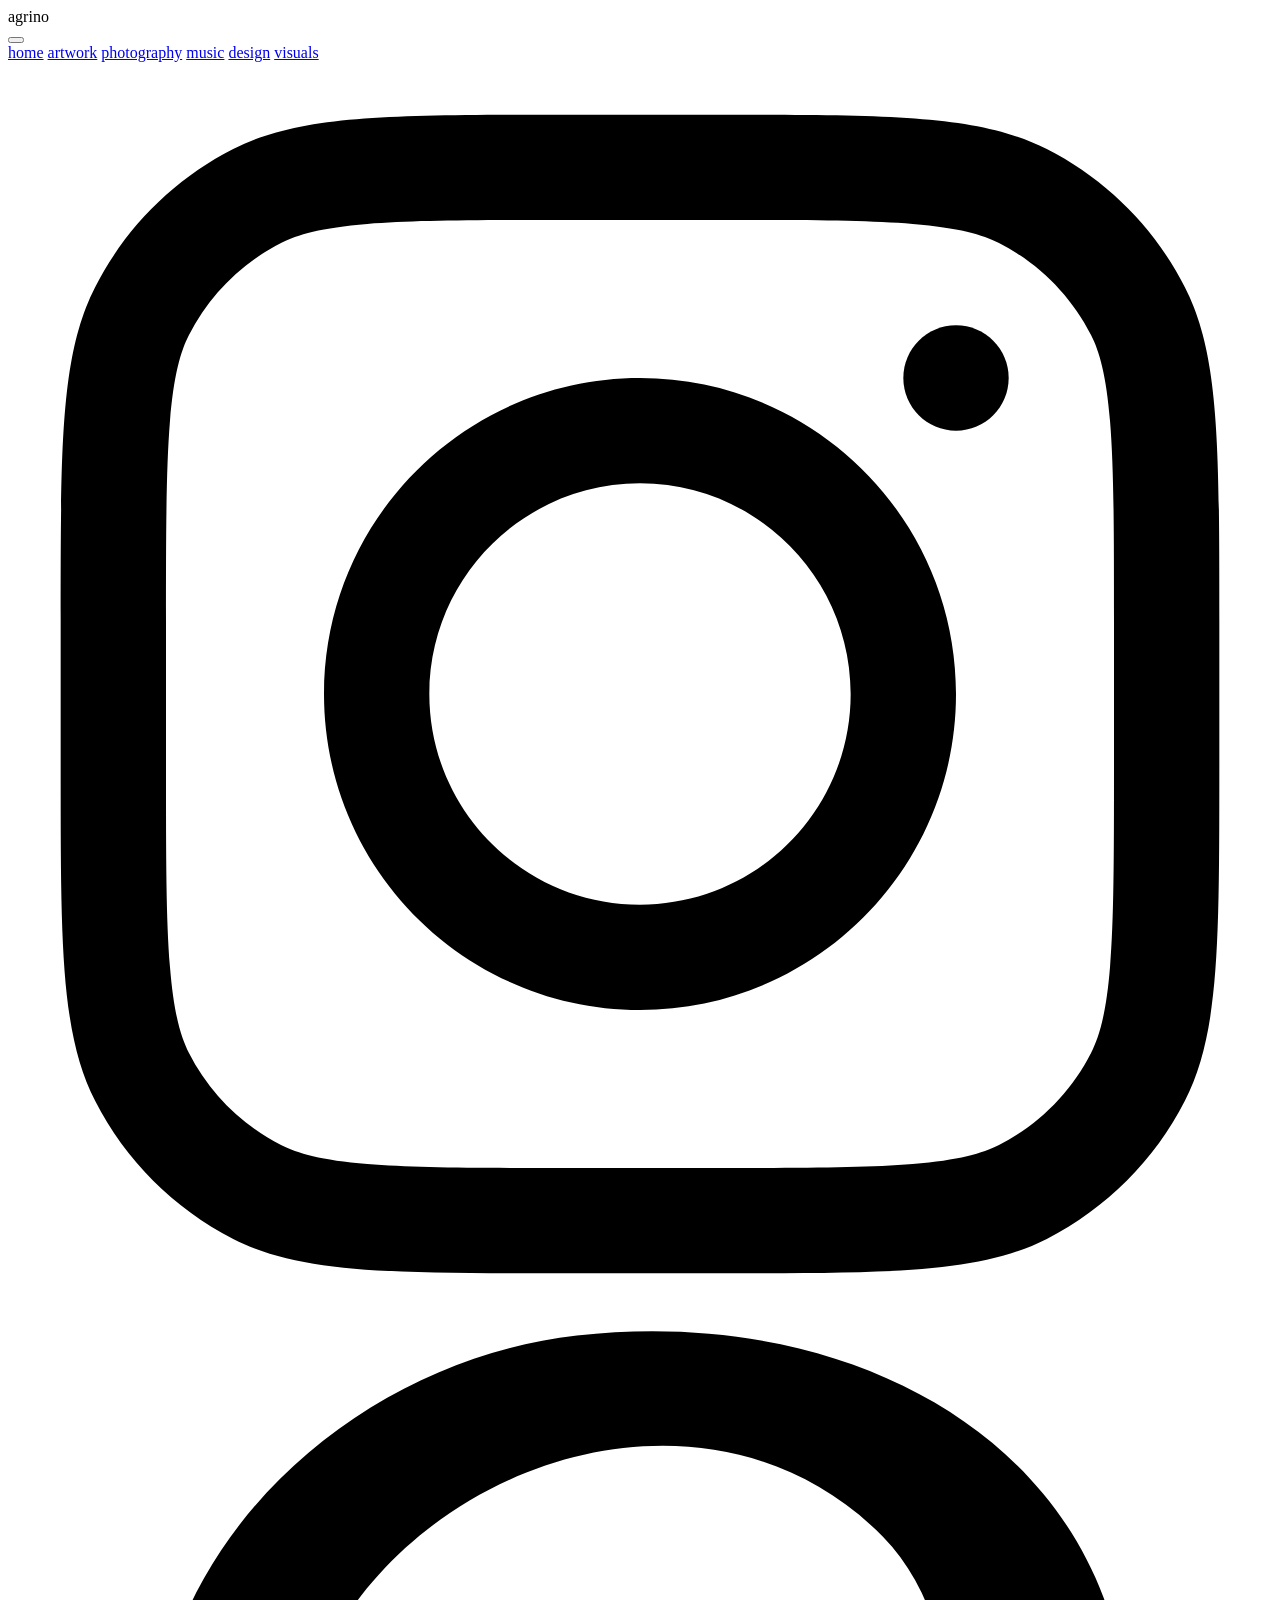
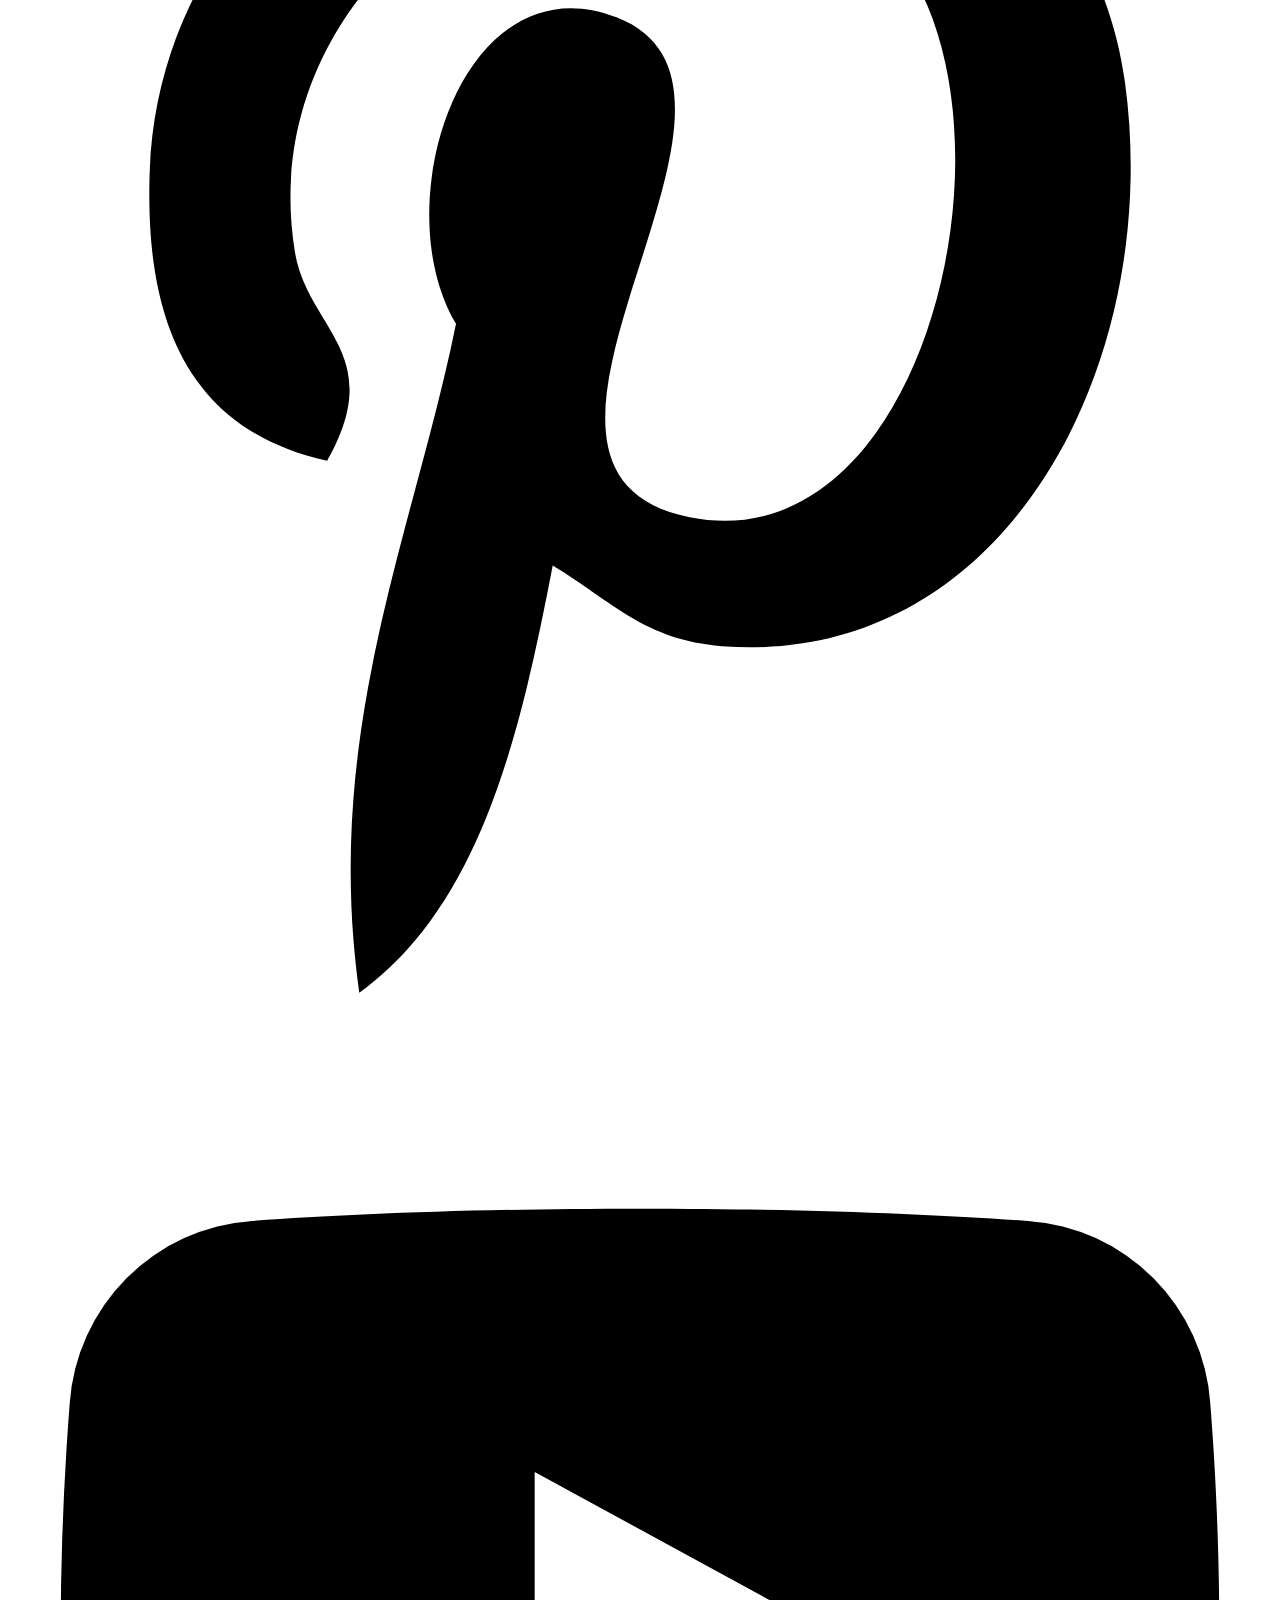
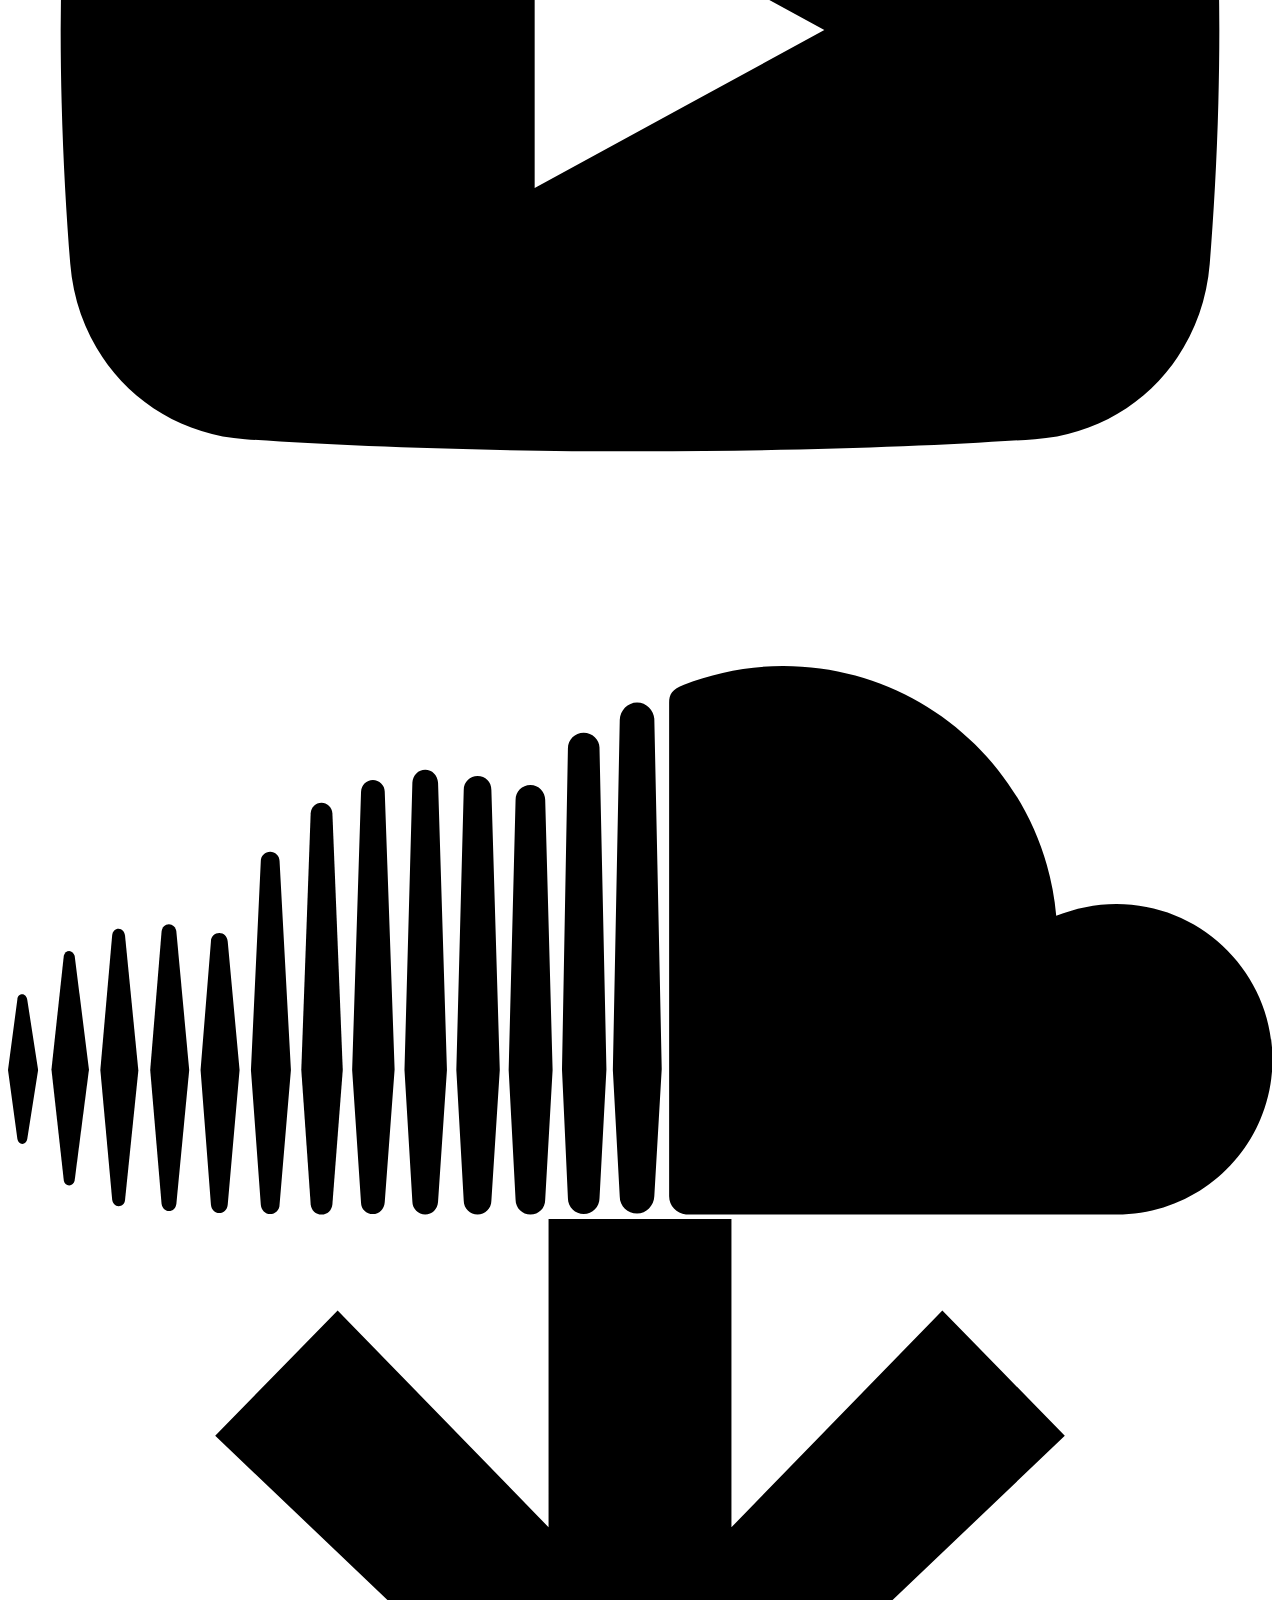
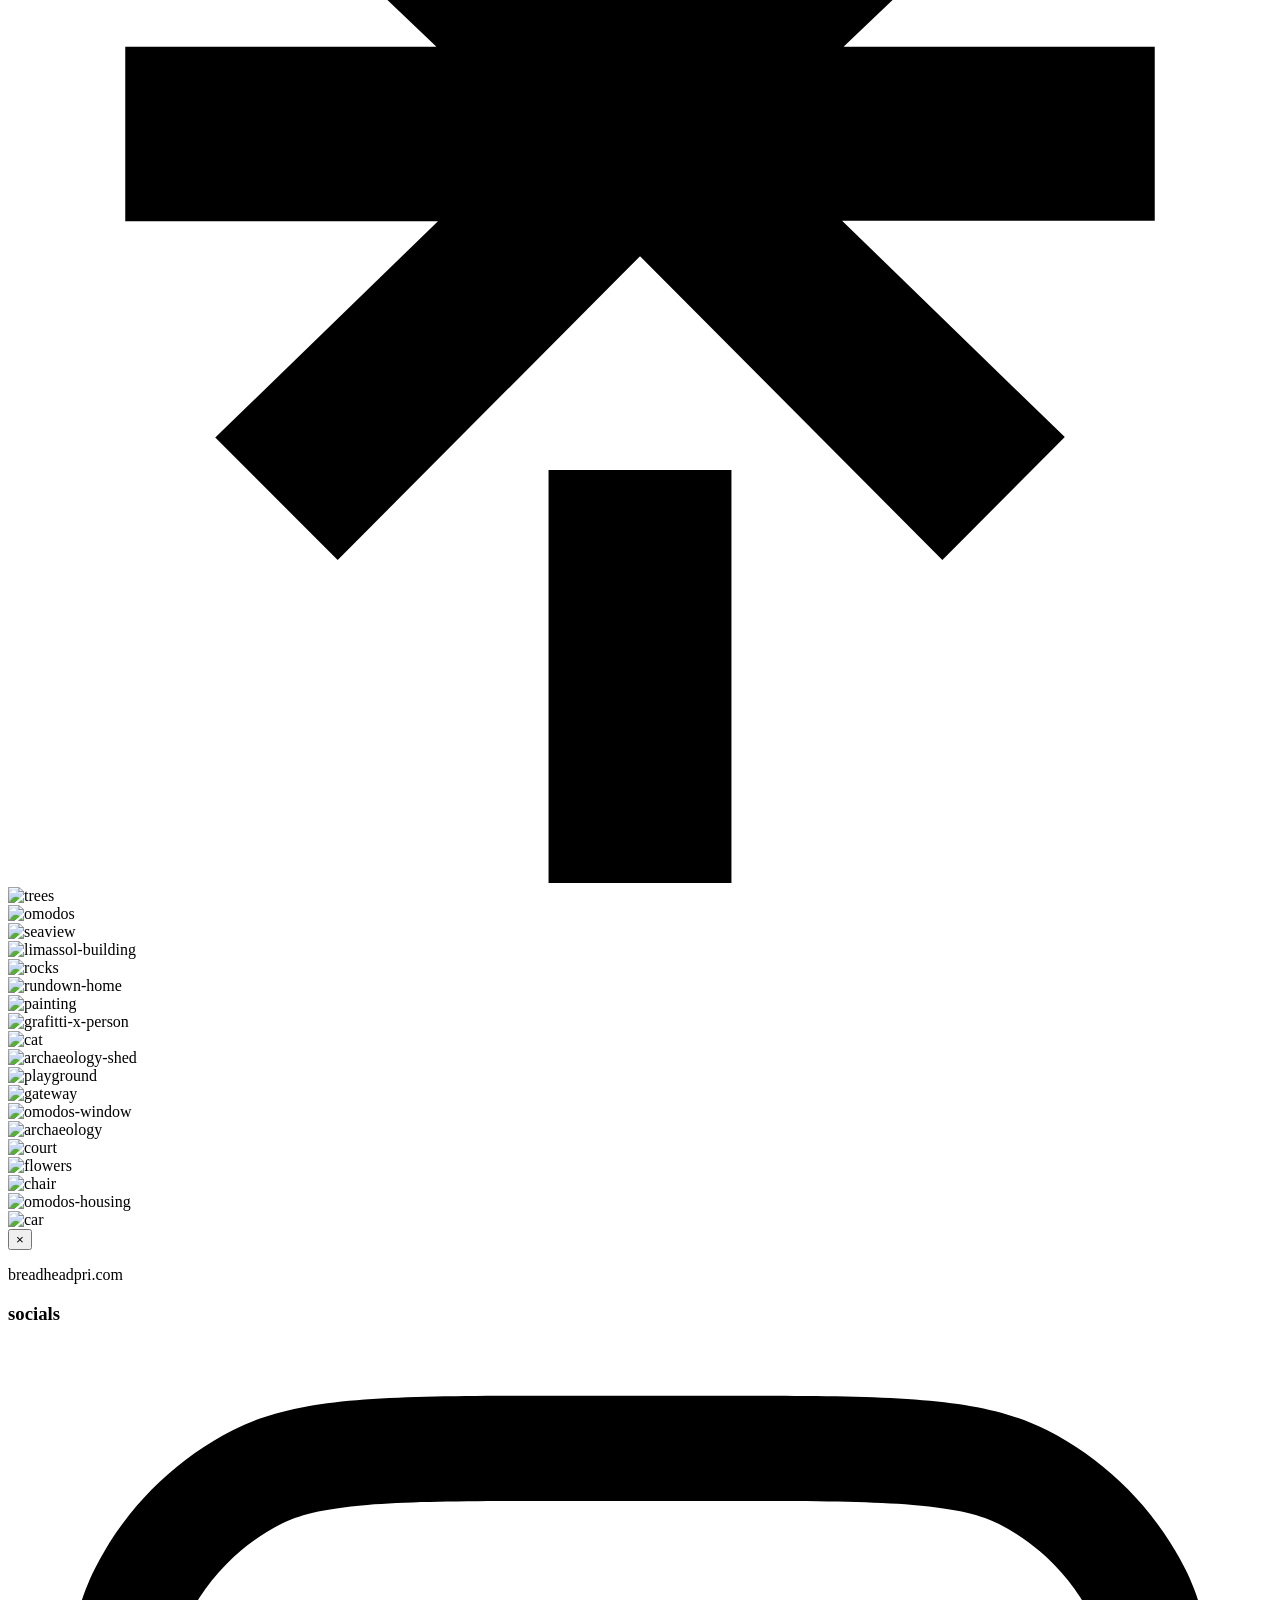
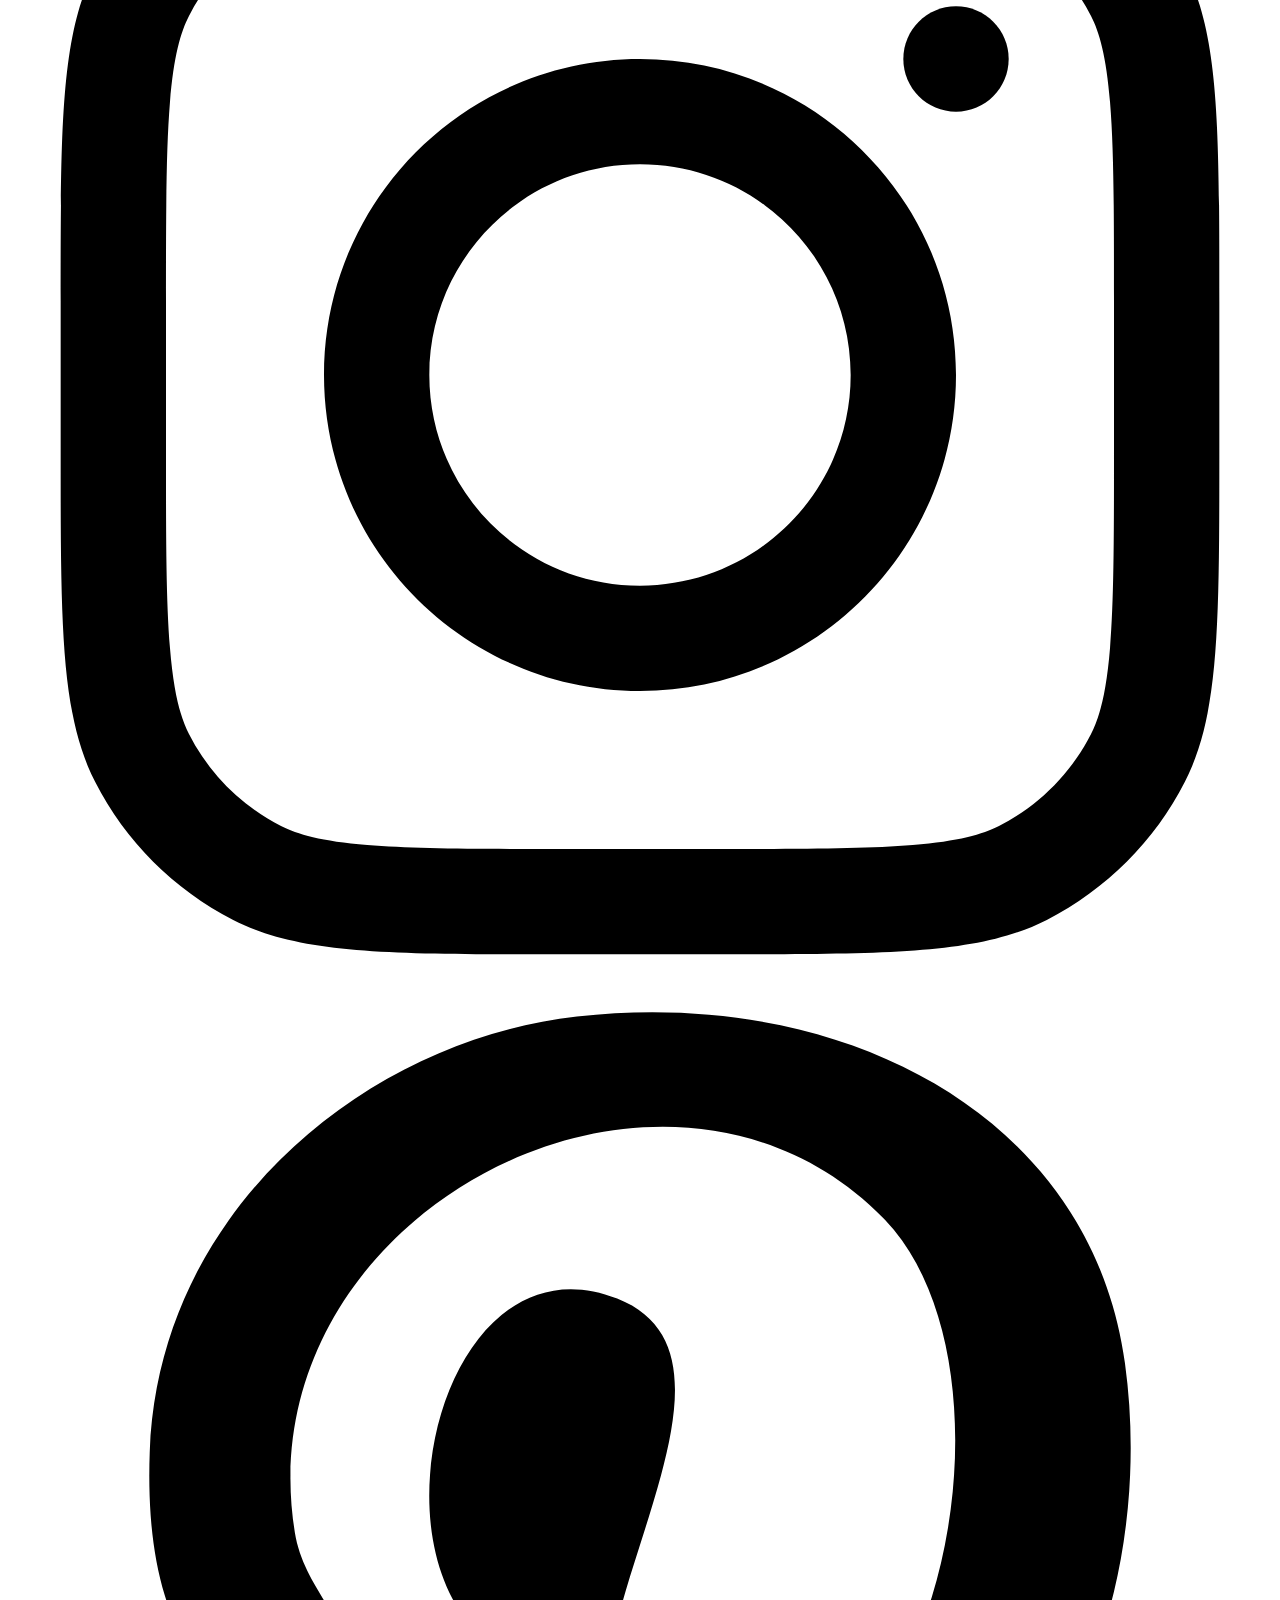
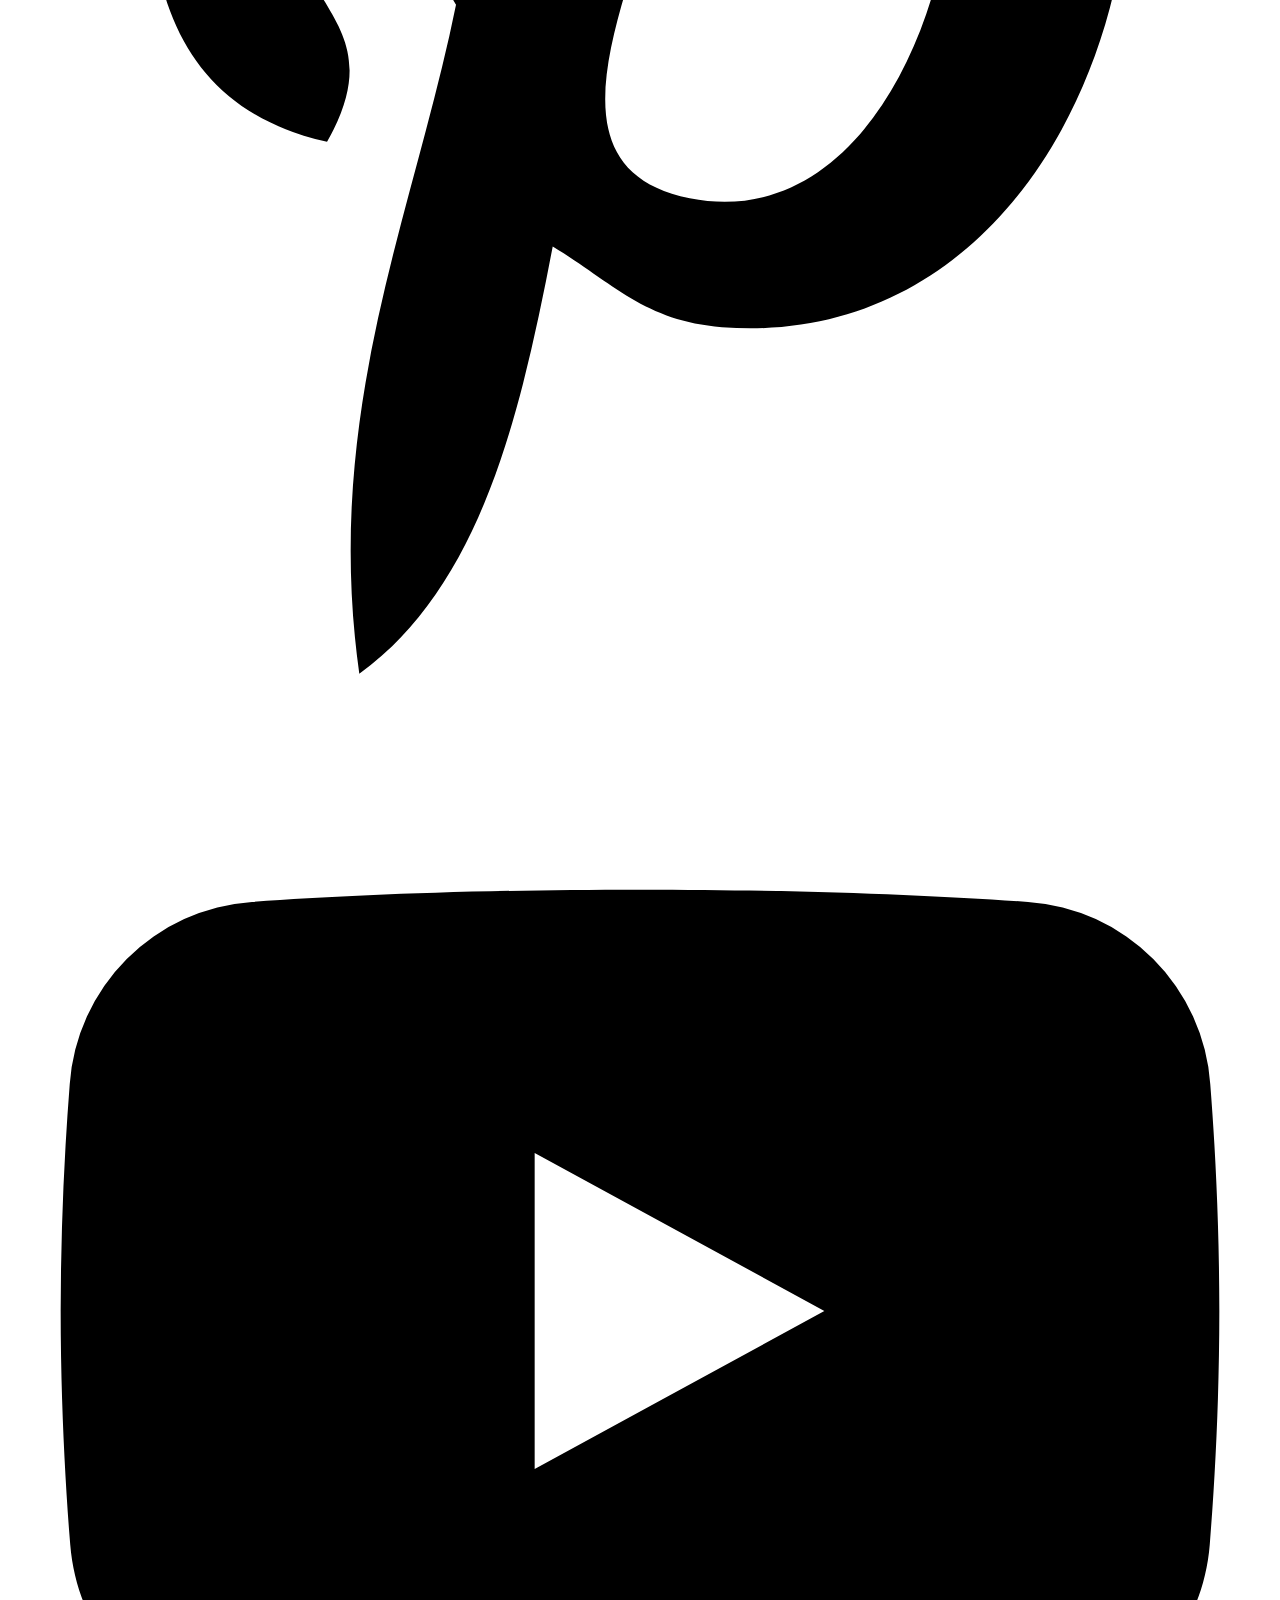
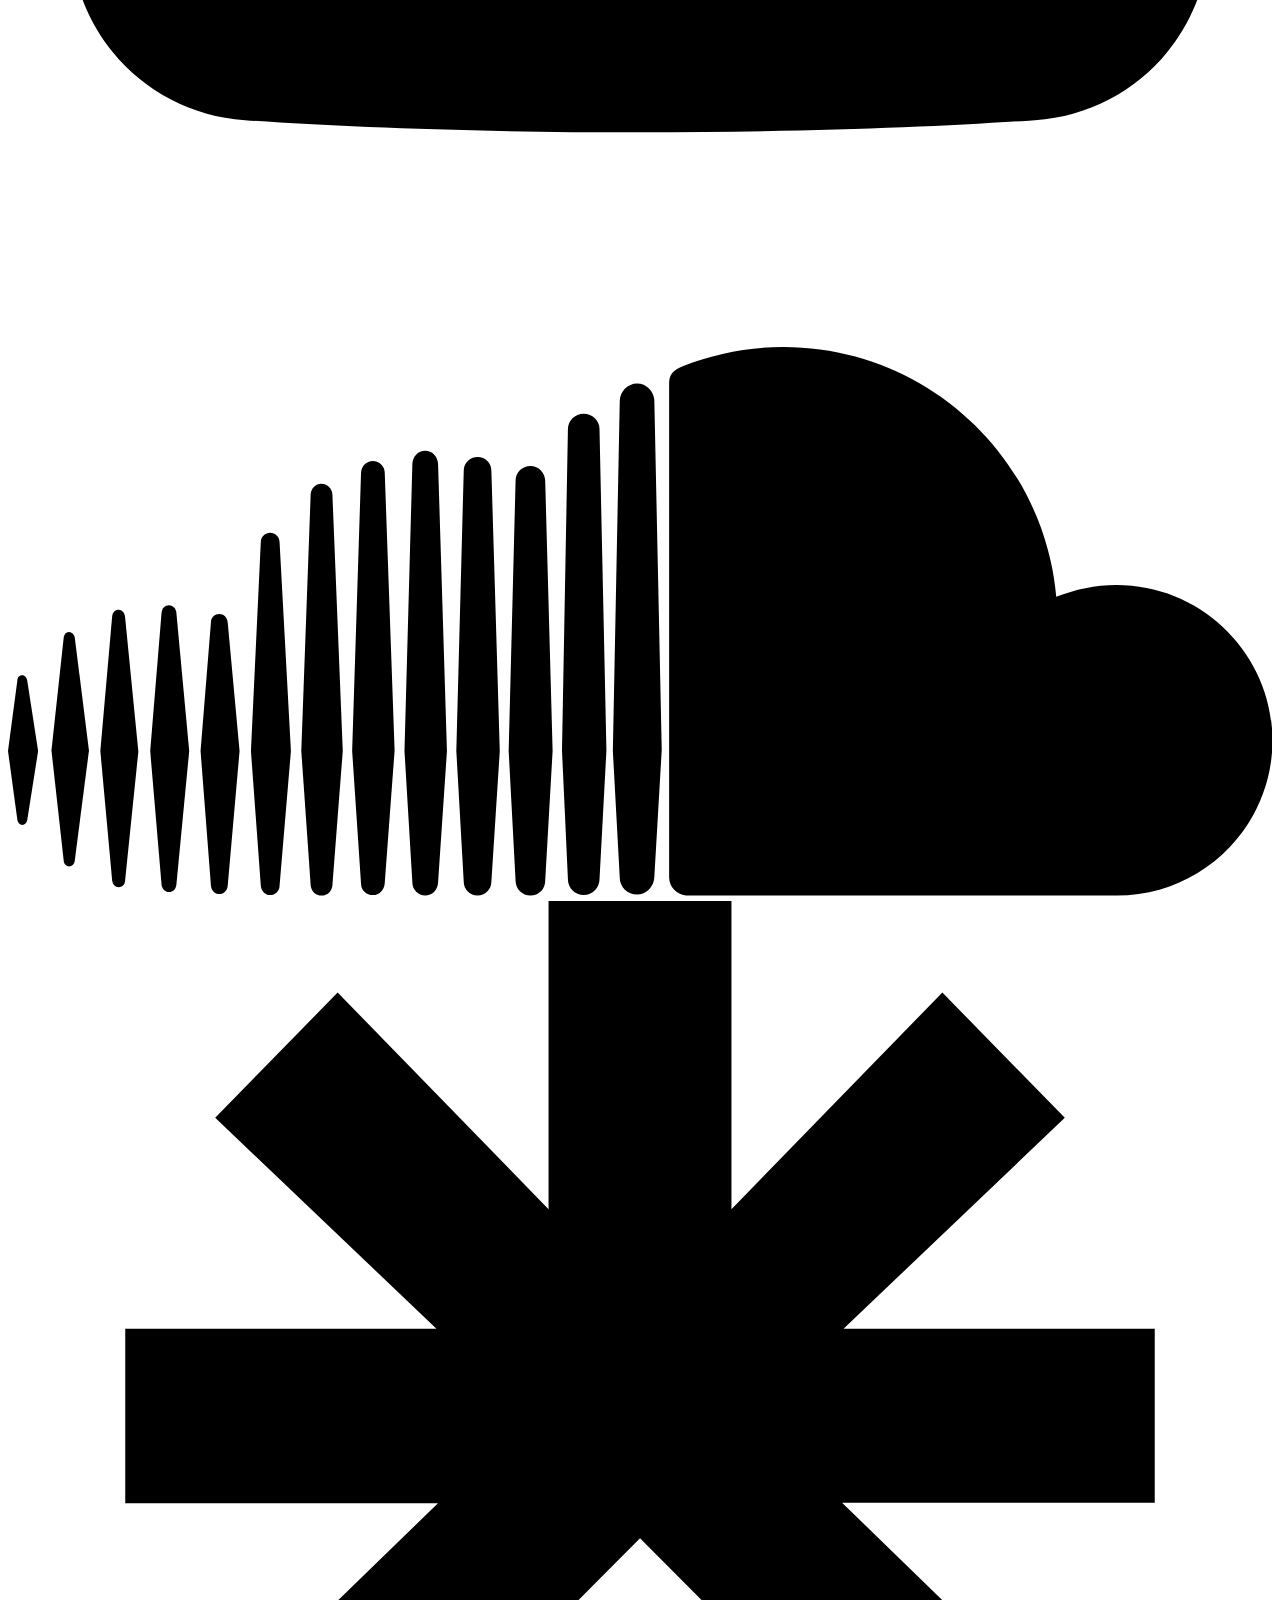
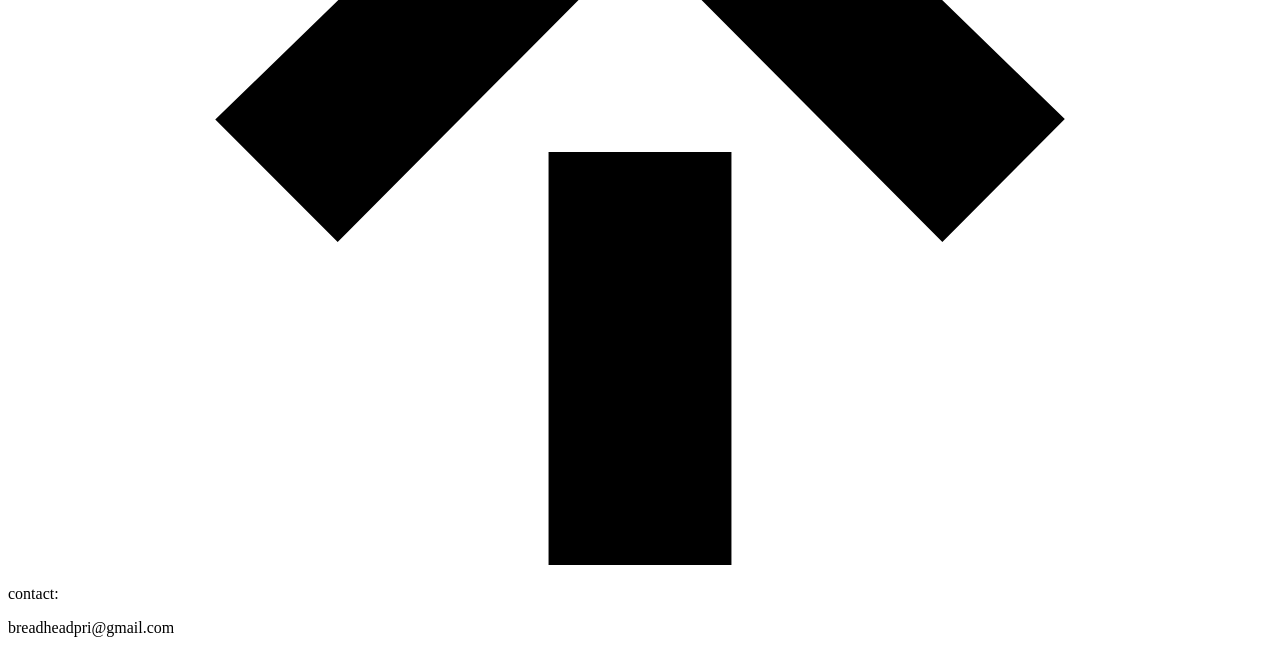
==== agrino.html @ ce03354c "Add files via upload" ====
<!DOCTYPE html>
<html lang="en">
<head>
    <meta charset="UTF-8">
    <meta name="viewport" content="width=device-width, initial-scale=1.0">
    <title>breadheadpri</title>
    <link rel="stylesheet" href="css/style.css">
    <link rel="icon" type="image/x-icon" href="/assets/favicon.ico">
</head>
<body>
    
    <div class="page-loader"></div>

    <nav class="top-navbar">
        <div class="nav-brand-block">
            <span class="brand-text">agrino</span>
        </div>
        <button class="nav-menu-block" id="menuToggle" aria-label="Toggle Menu">
            <div class="hamburger-container">
                <div class="bar1"></div>
                <div class="bar2"></div>
                <div class="bar3"></div>
            </div>
        </button>
    </nav>

    <div class="menu-overlay" id="menuOverlay">
        <div class="menu-left-spacer"></div>
        <div class="menu-content-block">
            <div class="menu-links-list">
                <a href="index.html" class="menu-link-item item-right">home</a>
                <a href="artwork.html" class="menu-link-item item-right">artwork</a>
                <a href="photography.html" class="menu-link-item item-right">photography</a>
                <a href="music.html" class="menu-link-item item-right">music</a>
                <a href="design.html" class="menu-link-item item-right">design</a>
                <a href="visuals.html" class="menu-link-item item-right">visuals</a>
            </div>
            <div class="menu-social-tray">
                <div class="tray-icons">
                    <a href="https://www.instagram.com/breadheadpri" class="social-icon-link" aria-label="Instagram">
                <svg viewBox="0 0 24 24" xmlns="http://w3.org">
                    <path fill-rule="evenodd" clip-rule="evenodd" d="M12 18C15.3137 18 18 15.3137 18 12C18 8.68629 15.3137 6 12 6C8.68629 6 6 8.68629 6 12C6 15.3137 8.68629 18 12 18ZM12 16C14.2091 16 16 14.2091 16 12C16 9.79086 14.2091 8 12 8C9.79086 8 8 9.79086 8 12C8 14.2091 9.79086 16 12 16Z" />
                    <path d="M18 5C17.4477 5 17 5.44772 17 6C17 6.55228 17.4477 7 18 7C18.5523 7 19 6.55228 19 6C19 5.44772 18.5523 5 18 5Z" />
                    <path fill-rule="evenodd" clip-rule="evenodd" d="M1.65396 4.27606C1 5.55953 1 7.23969 1 10.6V13.4C1 16.7603 1 18.4405 1.65396 19.7239C2.2292 20.8529 3.14708 21.7708 4.27606 22.346C5.55953 23 7.23969 23 10.6 23H13.4C16.7603 23 18.4405 23 19.7239 22.346C20.8529 21.7708 21.7708 20.8529 22.346 19.7239C23 18.4405 23 16.7603 23 13.4V10.6C23 7.23969 23 5.55953 22.346 4.27606C21.7708 3.14708 20.8529 2.2292 19.7239 1.65396C18.4405 1 16.7603 1 13.4 1H10.6C7.23969 1 5.55953 1 4.27606 1.65396C3.14708 2.2292 2.2292 3.14708 1.65396 4.27606ZM13.4 3H10.6C8.88684 3 7.72225 3.00156 6.82208 3.0751C5.94524 3.14674 5.49684 3.27659 5.18404 3.43597C4.43139 3.81947 3.81947 4.43139 3.43597 5.18404C3.27659 5.49684 3.14674 5.94524 3.0751 6.82208C3.00156 7.72225 3 8.88684 3 10.6V13.4C3 15.1132 3.00156 16.2777 3.0751 17.1779C3.14674 18.0548 3.27659 18.5032 3.43597 18.816C3.81947 19.5686 4.43139 20.1805 5.18404 20.564C5.49684 20.7234 5.94524 20.8533 6.82208 20.9249C7.72225 20.9984 8.88684 21 10.6 21H13.4C15.1132 21 16.2777 20.9984 17.1779 20.9249C18.0548 20.8533 18.5032 20.7234 18.816 20.564C19.5686 20.1805 20.1805 19.5686 20.564 18.816C20.7234 18.5032 20.8533 18.0548 20.9249 17.1779C20.9984 16.2777 21 15.1132 21 13.4V10.6C21 8.88684 20.9984 7.72225 20.9249 6.82208C20.8533 5.94524 20.7234 5.49684 20.564 5.18404C20.1805 4.43139 19.5686 3.81947 18.816 3.43597C18.5032 3.27659 18.0548 3.14674 17.1779 3.0751C16.2777 3.00156 15.1132 3 13.4 3Z" />
                </svg>
            </a>

            <a href="https://pinterest.com/breadheadpri/" class="social-icon-link" aria-label="Pinterest">
                <svg viewBox="0 0 512 512" xmlns="http://w3.org">
                    <g>
                        <path d="M220.646,338.475C207.223,408.825,190.842,476.269,142.3,511.5 c-14.996-106.33,21.994-186.188,39.173-270.971c-29.293-49.292,3.518-148.498,65.285-124.059 c76.001,30.066-65.809,183.279,29.38,202.417c99.405,19.974,139.989-172.476,78.359-235.054 C265.434-6.539,95.253,81.775,116.175,211.161c5.09,31.626,37.765,41.22,13.062,84.884c-57.001-12.65-74.005-57.6-71.822-117.533 c3.53-98.108,88.141-166.787,173.024-176.293c107.34-12.014,208.081,39.398,221.991,140.376 c15.67,113.978-48.442,237.412-163.23,228.529C258.085,368.704,245.023,353.283,220.646,338.475z" />
                    </g>
                </svg>
            </a>

            <a href="https://www.youtube.com/@airgeaddd" class="social-icon-link" aria-label="YouTube">
                <svg viewBox="0 0 24 24" xmlns="http://w3.org">
                    <path fill-rule="evenodd" d="M1.172 7.693A55.991 55.991 0 0 0 1 12c0 1.632 0.08 3.167 0.182 4.44 0.146 1.817 1.531 3.206 3.318 3.33 1.794 0.125 4.305 0.23 7.5 0.23 3.195 0 5.706 -0.105 7.5 -0.23 1.787 -0.124 3.172 -1.513 3.318 -3.33 0.102 -1.273 0.182 -2.808 0.182 -4.44 0 -1.576 -0.074 -3.06 -0.172 -4.307a3.727 3.727 0 0 0 -3.46 -3.46C17.59 4.107 15.164 4 12 4c-3.164 0 -5.591 0.107 -7.368 0.233a3.727 3.727 0 0 0 -3.46 3.46ZM15.5 12 10 9v6l5.5 -3Z" clip-rule="evenodd" />
                </svg>
            </a>

            <a href="https://soundcloud.com/breadheadpri" class="social-icon-link" aria-label="SoundCloud">
                <svg viewBox="-271 345.8 256 111.2" xmlns="http://w3.org">
                    <g>
                        <path d="M-238.4,398.1c-0.8,0-1.4,0.6-1.5,1.5l-2.3,28l2.3,27.1c0.1,0.8,0.7,1.5,1.5,1.5c0.8,0,1.4-0.6,1.5-1.5l2.6-27.1l-2.6-28C-237,398.7-237.7,398.1-238.4,398.1z"/>
                        <path d="M-228.2,399.9c-0.9,0-1.7,0.7-1.7,1.7l-2.1,26l2.1,27.3c0.1,1,0.8,1.7,1.7,1.7c0.9,0,1.6-0.7,1.7-1.7l2.4-27.3l-2.4-26C-226.6,400.6-227.3,399.9-228.2,399.9z"/>
                        <path d="M-258.6,403.5c-0.5,0-1,0.4-1.1,1l-2.5,23l2.5,22.5c0.1,0.6,0.5,1,1.1,1c0.5,0,1-0.4,1.1-1l2.9-22.5l-2.9-23C-257.7,404-258.1,403.5-258.6,403.5z"/>
                        <path d="M-268.1,412.3c-0.5,0-1,0.4-1,1l-1.9,14.3l1.9,14c0.1,0.6,0.5,1,1,1s0.9-0.4,1-1l2.2-14l-2.2-14.2C-267.2,412.8-267.6,412.3-268.1,412.3z"/>
                        <path d="M-207.5,373.5c-1.2,0-2.1,0.9-2.2,2.1l-1.9,52l1.9,27.2c0.1,1.2,1,2.1,2.2,2.1s2.1-0.9,2.2-2.1l2.1-27.2l-2.1-52C-205.4,374.4-206.4,373.5-207.5,373.5z"/>
                        <path d="M-248.6,399c-0.7,0-1.2,0.5-1.3,1.3l-2.4,27.3l2.4,26.3c0.1,0.7,0.6,1.3,1.3,1.3c0.7,0,1.2-0.5,1.3-1.2l2.7-26.3l-2.7-27.3C-247.4,399.6-247.9,399-248.6,399z"/>
                        <path d="M-217.9,383.4c-1,0-1.9,0.8-1.9,1.9l-2,42.3l2,27.3c0.1,1.1,0.9,1.9,1.9,1.9s1.9-0.8,1.9-1.9l2.3-27.3l-2.3-42.3C-216,384.2-216.9,383.4-217.9,383.4z"/>
                        <path d="M-154.4,359.3c-1.8,0-3.2,1.4-3.2,3.2l-1.2,65l1.2,26.1c0,1.8,1.5,3.2,3.2,3.2c1.8,0,3.2-1.5,3.2-3.2l1.4-26.1l-1.4-65C-151.1,360.8-152.6,359.3-154.4,359.3z"/>
                        <path d="M-197.1,368.9c-1.3,0-2.3,1-2.4,2.4l-1.8,56.3l1.8,26.9c0,1.3,1.1,2.3,2.4,2.3s2.3-1,2.4-2.4l2-26.9l-2-56.3C-194.7,370-195.8,368.9-197.1,368.9z"/>
                        <path d="M-46.5,394c-4.3,0-8.4,0.9-12.2,2.4C-61.2,368-85,345.8-114,345.8c-7.1,0-14,1.4-20.1,3.8c-2.4,0.9-3,1.9-3,3.7v99.9c0,1.9,1.5,3.5,3.4,3.7c0.1,0,86.7,0,87.3,0c17.4,0,31.5-14.1,31.5-31.5C-15,408.1-29.1,394-46.5,394z"/>
                        <path d="M-143.6,353.2c-1.9,0-3.4,1.6-3.5,3.5l-1.4,70.9l1.4,25.7c0,1.9,1.6,3.4,3.5,3.4c1.9,0,3.4-1.6,3.5-3.5l1.5-25.8l-1.5-70.9C-140.2,354.8-141.7,353.2-143.6,353.2z"/>
                        <path d="M-186.5,366.8c-1.4,0-2.5,1.1-2.6,2.6l-1.6,58.2l1.6,26.7c0,1.4,1.2,2.6,2.6,2.6s2.5-1.1,2.6-2.6l1.8-26.7l-1.8-58.2C-184,367.9-185.1,366.8-186.5,366.8z"/>
                        <path d="M-175.9,368.1c-1.5,0-2.8,1.2-2.8,2.8l-1.5,56.7l1.5,26.5c0,1.6,1.3,2.8,2.8,2.8s2.8-1.2,2.8-2.8l1.7-26.5l-1.7-56.7C-173.1,369.3-174.3,368.1-175.9,368.1z"/>
                        <path d="M-165.2,369.9c-1.7,0-3,1.3-3,3l-1.4,54.7l1.4,26.3c0,1.7,1.4,3,3,3c1.7,0,3-1.3,3-3l1.5-26.3l-1.5-54.7C-162.2,371.3-163.5,369.9-165.2,369.9z"/>
                    </g>
                </svg>
            </a>

            <a href="https://linktr.ee/breadheadpri" class="social-icon-link" aria-label="Linktree">
                <svg viewBox="0 0 24 24" xmlns="http://w3.org">
                    <path d="m13.73635 5.85251 4.00467 -4.11665 2.3248 2.3808 -4.20064 4.00466h5.9085v3.30473h-5.9365l4.22865 4.10766 -2.3248 2.3338L12.0005 12.099l-5.74052 5.76852 -2.3248 -2.3248 4.22864 -4.10766h-5.9375V8.12132h5.9085L3.93417 4.11666l2.3248 -2.3808 4.00468 4.11665V0h3.4727zm-3.4727 10.30614h3.4727V24h-3.4727z" stroke-width="1"></path>
                </svg>
                </a>
                </div>
            </div>
        </div>
    </div>
    
        <div class="gallery-grid gg3">

            <div class="gallery-item" data-type="image" data-fullsrc="images/photography/agrino/trees.jpg">
                <img src="images/photography/agrino/trees.jpg" alt="trees" class="item-asset">
            </div>

            <div class="gallery-item" data-type="image" data-fullsrc="images/photography/agrino/omodos.jpg">
                <img src="images/photography/agrino/omodos.jpg" alt="omodos" class="item-asset">
            </div>

            <div class="gallery-item" data-type="image" data-fullsrc="images/photography/agrino/seaview.jpg">
                <img src="images/photography/agrino/seaview.jpg" alt="seaview" class="item-asset">
            </div>

        </div>

        <div class="gallery-grid">

            <div class="gallery-item" data-type="image" data-fullsrc="images/photography/agrino/limassol-building.jpg">
                <img src="images/photography/agrino/limassol-building.jpg" alt="limassol-building" class="item-asset">
            </div>

            <div class="gallery-item" data-type="image" data-fullsrc="images/photography/agrino/rocks.jpg">
                <img src="images/photography/agrino/rocks.jpg" alt="rocks" class="item-asset">
            </div>

            <div class="gallery-item" data-type="image" data-fullsrc="images/photography/agrino/rundown-home.jpg">
                <img src="images/photography/agrino/rundown-home.jpg" alt="rundown-home" class="item-asset">
            </div>

            <div class="gallery-item" data-type="image" data-fullsrc="images/photography/agrino/painting.jpg">
                <img src="images/photography/agrino/painting.jpg" alt="painting" class="item-asset">
            </div>

            <div class="gallery-item" data-type="image" data-fullsrc="images/photography/agrino/grafitti-x-person.jpg">
                <img src="images/photography/agrino/grafitti-x-person.jpg" alt="grafitti-x-person" class="item-asset">
            </div>

            <div class="gallery-item" data-type="image" data-fullsrc="images/photography/agrino/cat.jpg">
                <img src="images/photography/agrino/cat.jpg" alt="cat" class="item-asset">
            </div>

            <div class="gallery-item" data-type="image" data-fullsrc="images/photography/agrino/archaeology-shed.jpg">
                <img src="images/photography/agrino/archaeology-shed.jpg" alt="archaeology-shed" class="item-asset">
            </div>

            <div class="gallery-item" data-type="image" data-fullsrc="images/photography/agrino/playground.jpg">
                <img src="images/photography/agrino/playground.jpg" alt="playground" class="item-asset">
            </div>

            <div class="gallery-item" data-type="image" data-fullsrc="images/photography/agrino/gateway.jpg">
                <img src="images/photography/agrino/gateway.jpg" alt="gateway" class="item-asset">
            </div>

            <div class="gallery-item" data-type="image" data-fullsrc="images/photography/agrino/omodos-window.jpg">
                <img src="images/photography/agrino/omodos-window.jpg" alt="omodos-window" class="item-asset">
            </div>

            <div class="gallery-item" data-type="image" data-fullsrc="images/photography/agrino/archaeology.jpg">
                <img src="images/photography/agrino/archaeology.jpg" alt="archaeology" class="item-asset">
            </div>

            <div class="gallery-item" data-type="image" data-fullsrc="images/photography/agrino/court.jpg">
                <img src="images/photography/agrino/court.jpg" alt="court" class="item-asset">
            </div>

            <div class="gallery-item" data-type="image" data-fullsrc="images/photography/agrino/flowers.jpg">
                <img src="images/photography/agrino/flowers.jpg" alt="flowers" class="item-asset">
            </div>

            <div class="gallery-item" data-type="image" data-fullsrc="images/photography/agrino/chair.jpg">
                <img src="images/photography/agrino/chair.jpg" alt="chair" class="item-asset">
            </div>

            <div class="gallery-item" data-type="image" data-fullsrc="images/photography/agrino/omodos-housing.jpg">
                <img src="images/photography/agrino/omodos-housing.jpg" alt="omodos-housing" class="item-asset">
            </div>

            <div class="gallery-item" data-type="image" data-fullsrc="images/photography/agrino/car.jpg">
                <img src="images/photography/agrino/car.jpg" alt="car" class="item-asset">
            </div>

        </div>


    <div class="popup-display" id="popupDisplay" aria-hidden="true">
        <button class="popup-close" id="popupClose" aria-label="Close Overlay">&times;</button>
        <div class="popup-content-box" id="popupContent"></div>
    </div>

    
    
    <footer>
    <div class="website-block">
        <p class="footer-url">breadheadpri.com</p>
    </div>
    <div class="socials-block">
        <h3>socials</h3>
        <div class="social-links">  
            <a href="https://www.instagram.com/breadheadpri" class="social-icon-link" aria-label="Instagram">
                <svg viewBox="0 0 24 24" xmlns="http://w3.org">
                    <path fill-rule="evenodd" clip-rule="evenodd" d="M12 18C15.3137 18 18 15.3137 18 12C18 8.68629 15.3137 6 12 6C8.68629 6 6 8.68629 6 12C6 15.3137 8.68629 18 12 18ZM12 16C14.2091 16 16 14.2091 16 12C16 9.79086 14.2091 8 12 8C9.79086 8 8 9.79086 8 12C8 14.2091 9.79086 16 12 16Z" />
                    <path d="M18 5C17.4477 5 17 5.44772 17 6C17 6.55228 17.4477 7 18 7C18.5523 7 19 6.55228 19 6C19 5.44772 18.5523 5 18 5Z" />
                    <path fill-rule="evenodd" clip-rule="evenodd" d="M1.65396 4.27606C1 5.55953 1 7.23969 1 10.6V13.4C1 16.7603 1 18.4405 1.65396 19.7239C2.2292 20.8529 3.14708 21.7708 4.27606 22.346C5.55953 23 7.23969 23 10.6 23H13.4C16.7603 23 18.4405 23 19.7239 22.346C20.8529 21.7708 21.7708 20.8529 22.346 19.7239C23 18.4405 23 16.7603 23 13.4V10.6C23 7.23969 23 5.55953 22.346 4.27606C21.7708 3.14708 20.8529 2.2292 19.7239 1.65396C18.4405 1 16.7603 1 13.4 1H10.6C7.23969 1 5.55953 1 4.27606 1.65396C3.14708 2.2292 2.2292 3.14708 1.65396 4.27606ZM13.4 3H10.6C8.88684 3 7.72225 3.00156 6.82208 3.0751C5.94524 3.14674 5.49684 3.27659 5.18404 3.43597C4.43139 3.81947 3.81947 4.43139 3.43597 5.18404C3.27659 5.49684 3.14674 5.94524 3.0751 6.82208C3.00156 7.72225 3 8.88684 3 10.6V13.4C3 15.1132 3.00156 16.2777 3.0751 17.1779C3.14674 18.0548 3.27659 18.5032 3.43597 18.816C3.81947 19.5686 4.43139 20.1805 5.18404 20.564C5.49684 20.7234 5.94524 20.8533 6.82208 20.9249C7.72225 20.9984 8.88684 21 10.6 21H13.4C15.1132 21 16.2777 20.9984 17.1779 20.9249C18.0548 20.8533 18.5032 20.7234 18.816 20.564C19.5686 20.1805 20.1805 19.5686 20.564 18.816C20.7234 18.5032 20.8533 18.0548 20.9249 17.1779C20.9984 16.2777 21 15.1132 21 13.4V10.6C21 8.88684 20.9984 7.72225 20.9249 6.82208C20.8533 5.94524 20.7234 5.49684 20.564 5.18404C20.1805 4.43139 19.5686 3.81947 18.816 3.43597C18.5032 3.27659 18.0548 3.14674 17.1779 3.0751C16.2777 3.00156 15.1132 3 13.4 3Z" />
                </svg>
            </a>

            <a href="https://pinterest.com/breadheadpri/" class="social-icon-link" aria-label="Pinterest">
                <svg viewBox="0 0 512 512" xmlns="http://w3.org">
                    <g>
                        <path d="M220.646,338.475C207.223,408.825,190.842,476.269,142.3,511.5 c-14.996-106.33,21.994-186.188,39.173-270.971c-29.293-49.292,3.518-148.498,65.285-124.059 c76.001,30.066-65.809,183.279,29.38,202.417c99.405,19.974,139.989-172.476,78.359-235.054 C265.434-6.539,95.253,81.775,116.175,211.161c5.09,31.626,37.765,41.22,13.062,84.884c-57.001-12.65-74.005-57.6-71.822-117.533 c3.53-98.108,88.141-166.787,173.024-176.293c107.34-12.014,208.081,39.398,221.991,140.376 c15.67,113.978-48.442,237.412-163.23,228.529C258.085,368.704,245.023,353.283,220.646,338.475z" />
                    </g>
                </svg>
            </a>

            <a href="https://www.youtube.com/@airgeaddd" class="social-icon-link" aria-label="YouTube">
                <svg viewBox="0 0 24 24" xmlns="http://w3.org">
                    <path fill-rule="evenodd" d="M1.172 7.693A55.991 55.991 0 0 0 1 12c0 1.632 0.08 3.167 0.182 4.44 0.146 1.817 1.531 3.206 3.318 3.33 1.794 0.125 4.305 0.23 7.5 0.23 3.195 0 5.706 -0.105 7.5 -0.23 1.787 -0.124 3.172 -1.513 3.318 -3.33 0.102 -1.273 0.182 -2.808 0.182 -4.44 0 -1.576 -0.074 -3.06 -0.172 -4.307a3.727 3.727 0 0 0 -3.46 -3.46C17.59 4.107 15.164 4 12 4c-3.164 0 -5.591 0.107 -7.368 0.233a3.727 3.727 0 0 0 -3.46 3.46ZM15.5 12 10 9v6l5.5 -3Z" clip-rule="evenodd" />
                </svg>
            </a>

            <a href="https://soundcloud.com/breadheadpri" class="social-icon-link" aria-label="SoundCloud">
                <svg viewBox="-271 345.8 256 111.2" xmlns="http://w3.org">
                    <g>
                        <path d="M-238.4,398.1c-0.8,0-1.4,0.6-1.5,1.5l-2.3,28l2.3,27.1c0.1,0.8,0.7,1.5,1.5,1.5c0.8,0,1.4-0.6,1.5-1.5l2.6-27.1l-2.6-28C-237,398.7-237.7,398.1-238.4,398.1z"/>
                        <path d="M-228.2,399.9c-0.9,0-1.7,0.7-1.7,1.7l-2.1,26l2.1,27.3c0.1,1,0.8,1.7,1.7,1.7c0.9,0,1.6-0.7,1.7-1.7l2.4-27.3l-2.4-26C-226.6,400.6-227.3,399.9-228.2,399.9z"/>
                        <path d="M-258.6,403.5c-0.5,0-1,0.4-1.1,1l-2.5,23l2.5,22.5c0.1,0.6,0.5,1,1.1,1c0.5,0,1-0.4,1.1-1l2.9-22.5l-2.9-23C-257.7,404-258.1,403.5-258.6,403.5z"/>
                        <path d="M-268.1,412.3c-0.5,0-1,0.4-1,1l-1.9,14.3l1.9,14c0.1,0.6,0.5,1,1,1s0.9-0.4,1-1l2.2-14l-2.2-14.2C-267.2,412.8-267.6,412.3-268.1,412.3z"/>
                        <path d="M-207.5,373.5c-1.2,0-2.1,0.9-2.2,2.1l-1.9,52l1.9,27.2c0.1,1.2,1,2.1,2.2,2.1s2.1-0.9,2.2-2.1l2.1-27.2l-2.1-52C-205.4,374.4-206.4,373.5-207.5,373.5z"/>
                        <path d="M-248.6,399c-0.7,0-1.2,0.5-1.3,1.3l-2.4,27.3l2.4,26.3c0.1,0.7,0.6,1.3,1.3,1.3c0.7,0,1.2-0.5,1.3-1.2l2.7-26.3l-2.7-27.3C-247.4,399.6-247.9,399-248.6,399z"/>
                        <path d="M-217.9,383.4c-1,0-1.9,0.8-1.9,1.9l-2,42.3l2,27.3c0.1,1.1,0.9,1.9,1.9,1.9s1.9-0.8,1.9-1.9l2.3-27.3l-2.3-42.3C-216,384.2-216.9,383.4-217.9,383.4z"/>
                        <path d="M-154.4,359.3c-1.8,0-3.2,1.4-3.2,3.2l-1.2,65l1.2,26.1c0,1.8,1.5,3.2,3.2,3.2c1.8,0,3.2-1.5,3.2-3.2l1.4-26.1l-1.4-65C-151.1,360.8-152.6,359.3-154.4,359.3z"/>
                        <path d="M-197.1,368.9c-1.3,0-2.3,1-2.4,2.4l-1.8,56.3l1.8,26.9c0,1.3,1.1,2.3,2.4,2.3s2.3-1,2.4-2.4l2-26.9l-2-56.3C-194.7,370-195.8,368.9-197.1,368.9z"/>
                        <path d="M-46.5,394c-4.3,0-8.4,0.9-12.2,2.4C-61.2,368-85,345.8-114,345.8c-7.1,0-14,1.4-20.1,3.8c-2.4,0.9-3,1.9-3,3.7v99.9c0,1.9,1.5,3.5,3.4,3.7c0.1,0,86.7,0,87.3,0c17.4,0,31.5-14.1,31.5-31.5C-15,408.1-29.1,394-46.5,394z"/>
                        <path d="M-143.6,353.2c-1.9,0-3.4,1.6-3.5,3.5l-1.4,70.9l1.4,25.7c0,1.9,1.6,3.4,3.5,3.4c1.9,0,3.4-1.6,3.5-3.5l1.5-25.8l-1.5-70.9C-140.2,354.8-141.7,353.2-143.6,353.2z"/>
                        <path d="M-186.5,366.8c-1.4,0-2.5,1.1-2.6,2.6l-1.6,58.2l1.6,26.7c0,1.4,1.2,2.6,2.6,2.6s2.5-1.1,2.6-2.6l1.8-26.7l-1.8-58.2C-184,367.9-185.1,366.8-186.5,366.8z"/>
                        <path d="M-175.9,368.1c-1.5,0-2.8,1.2-2.8,2.8l-1.5,56.7l1.5,26.5c0,1.6,1.3,2.8,2.8,2.8s2.8-1.2,2.8-2.8l1.7-26.5l-1.7-56.7C-173.1,369.3-174.3,368.1-175.9,368.1z"/>
                        <path d="M-165.2,369.9c-1.7,0-3,1.3-3,3l-1.4,54.7l1.4,26.3c0,1.7,1.4,3,3,3c1.7,0,3-1.3,3-3l1.5-26.3l-1.5-54.7C-162.2,371.3-163.5,369.9-165.2,369.9z"/>
                    </g>
                </svg>
            </a>

            <a href="https://linktr.ee/breadheadpri" class="social-icon-link" aria-label="Linktree">
                <svg viewBox="0 0 24 24" xmlns="http://w3.org">
                    <path d="m13.73635 5.85251 4.00467 -4.11665 2.3248 2.3808 -4.20064 4.00466h5.9085v3.30473h-5.9365l4.22865 4.10766 -2.3248 2.3338L12.0005 12.099l-5.74052 5.76852 -2.3248 -2.3248 4.22864 -4.10766h-5.9375V8.12132h5.9085L3.93417 4.11666l2.3248 -2.3808 4.00468 4.11665V0h3.4727zm-3.4727 10.30614h3.4727V24h-3.4727z" stroke-width="1"></path>
                </svg>
            </a>
        </div>
    </div>
    <div class="email-block">
        <p class="contact-title">contact:</p>
        <p class="footer-email">breadheadpri@gmail.com</p>
    </div>
    </footer>
    
    <script src="js/script.js"></script>
    
</body>
</html>
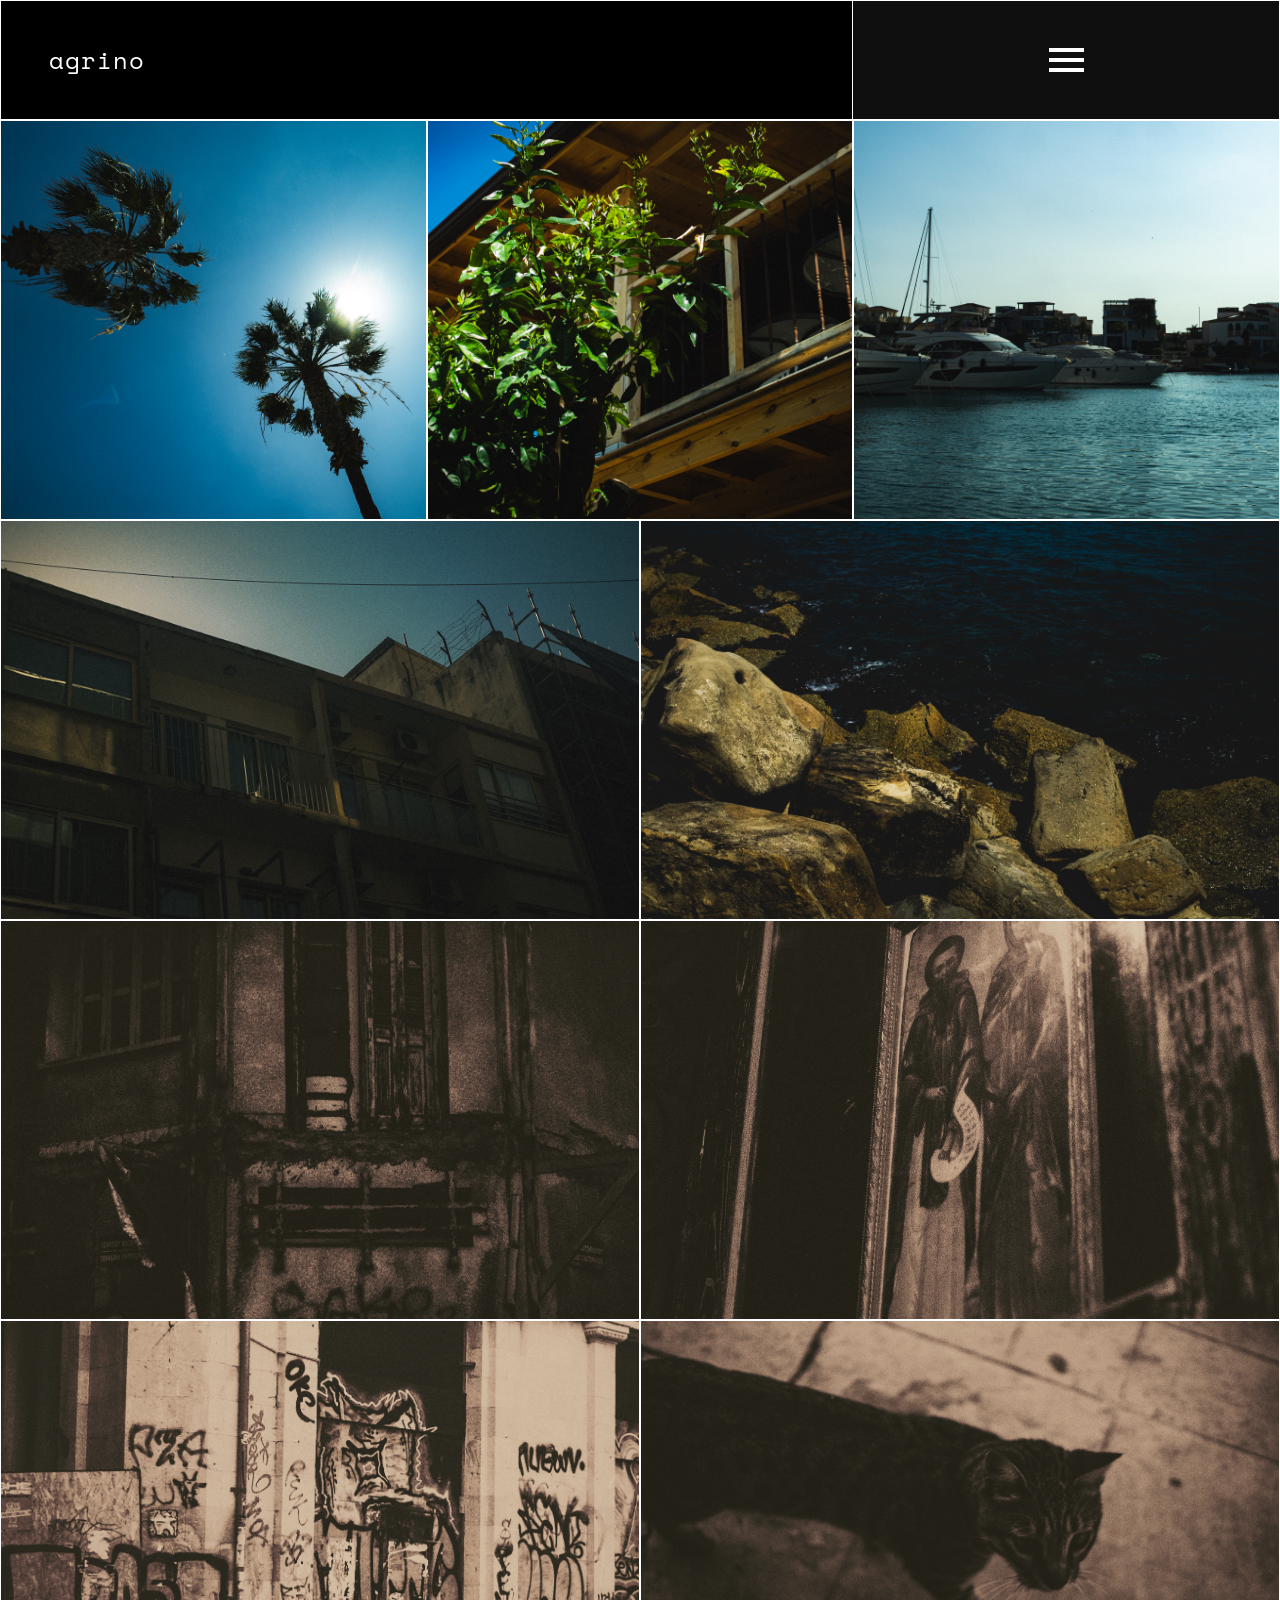
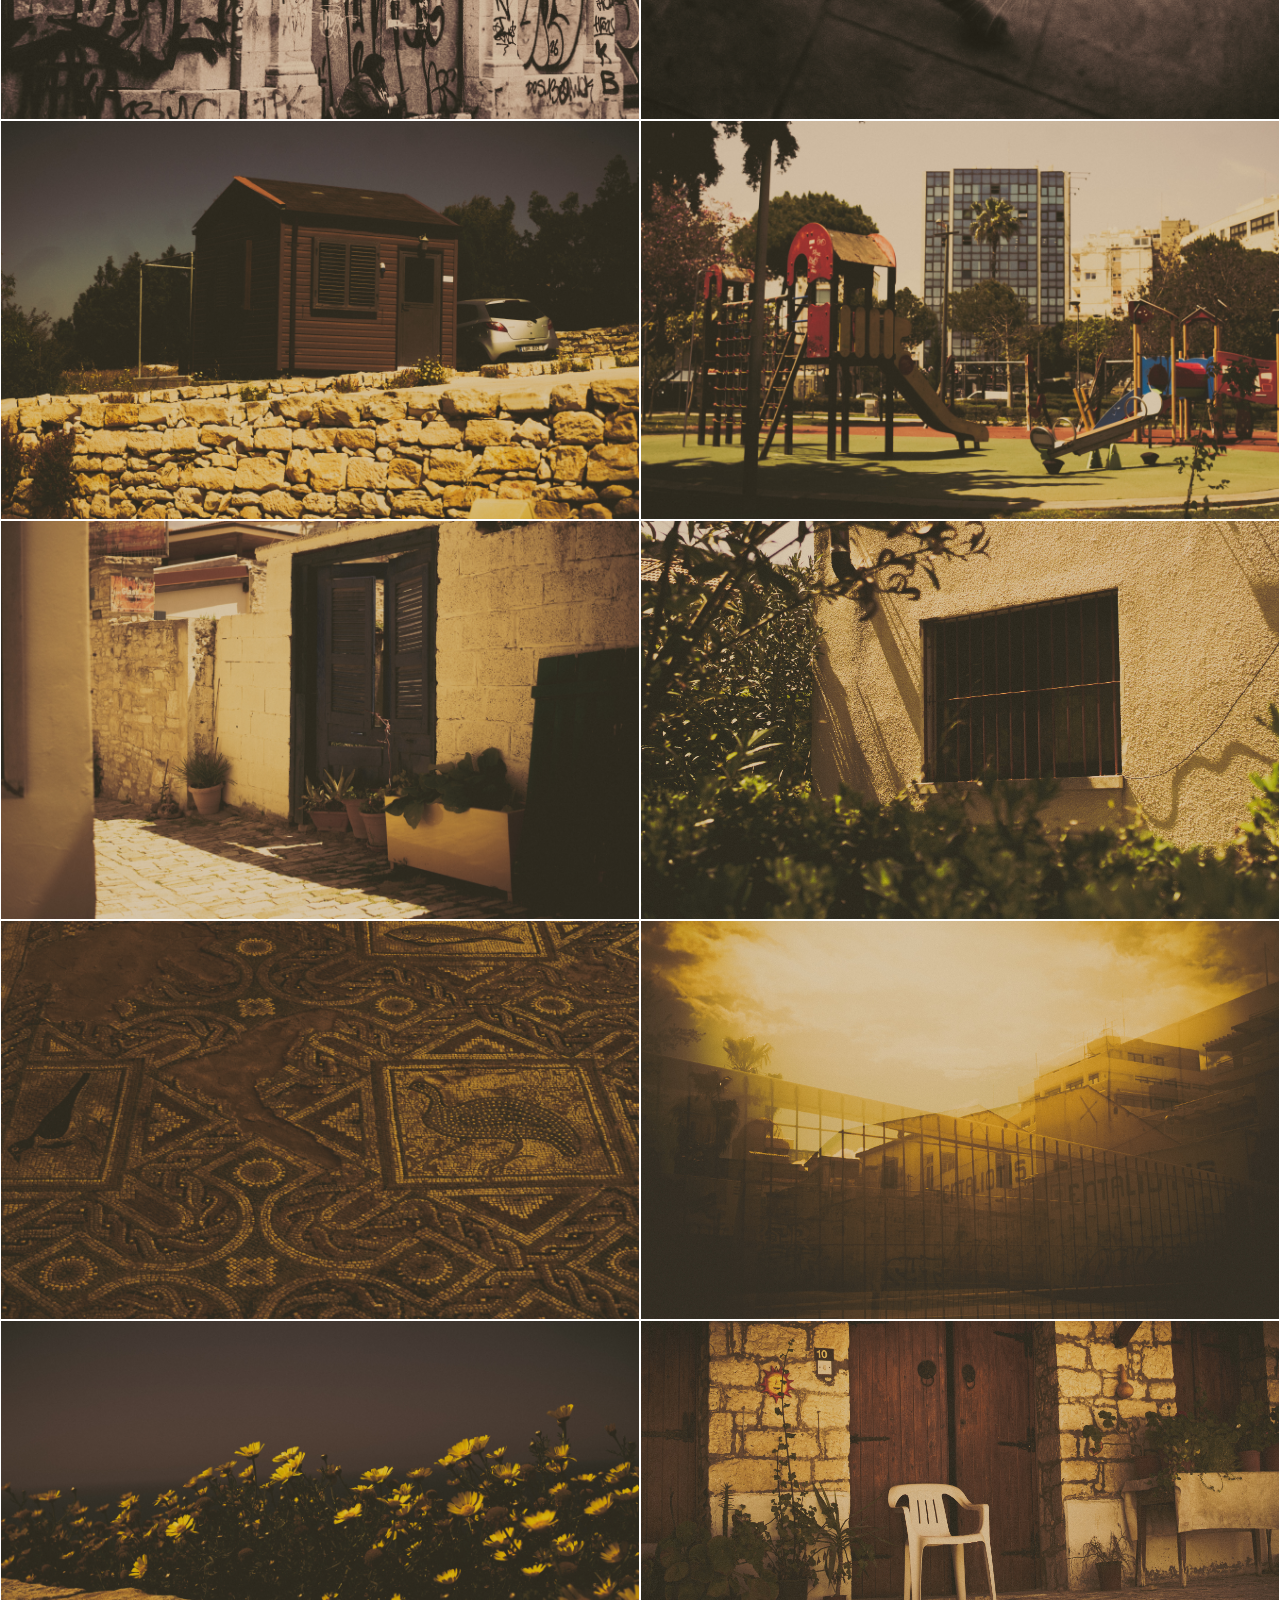
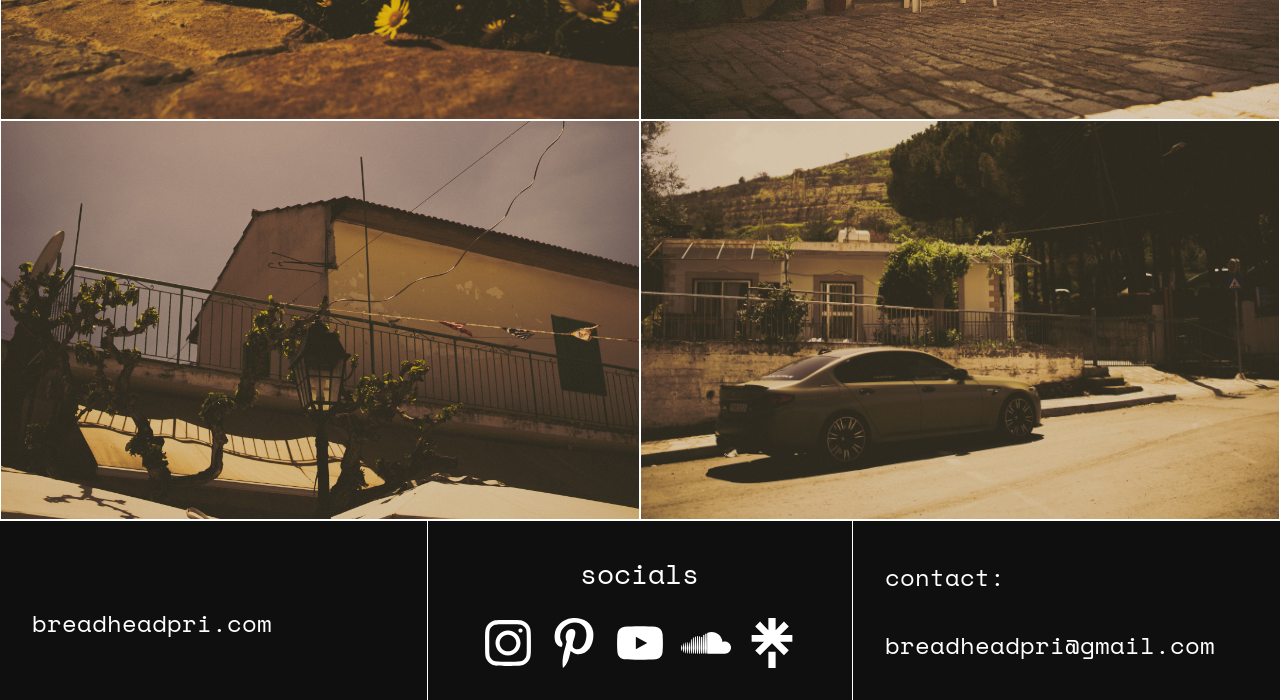
==== commit 605e7ae3: "Add files via upload" ====
--- a/agrino.html
+++ b/agrino.html
@@ -37,7 +37,7 @@
             </div>
             <div class="menu-social-tray">
                 <div class="tray-icons">
-                    <a href="https://www.instagram.com/breadheadpri" class="social-icon-link" aria-label="Instagram">
+                    <a href="https://www.instagram.com/airgeaddd" class="social-icon-link" aria-label="Instagram">
                 <svg viewBox="0 0 24 24" xmlns="http://w3.org">
                     <path fill-rule="evenodd" clip-rule="evenodd" d="M12 18C15.3137 18 18 15.3137 18 12C18 8.68629 15.3137 6 12 6C8.68629 6 6 8.68629 6 12C6 15.3137 8.68629 18 12 18ZM12 16C14.2091 16 16 14.2091 16 12C16 9.79086 14.2091 8 12 8C9.79086 8 8 9.79086 8 12C8 14.2091 9.79086 16 12 16Z" />
                     <path d="M18 5C17.4477 5 17 5.44772 17 6C17 6.55228 17.4477 7 18 7C18.5523 7 19 6.55228 19 6C19 5.44772 18.5523 5 18 5Z" />
@@ -189,7 +189,7 @@
     <div class="socials-block">
         <h3>socials</h3>
         <div class="social-links">  
-            <a href="https://www.instagram.com/breadheadpri" class="social-icon-link" aria-label="Instagram">
+            <a href="https://www.instagram.com/airgeaddd" class="social-icon-link" aria-label="Instagram">
                 <svg viewBox="0 0 24 24" xmlns="http://w3.org">
                     <path fill-rule="evenodd" clip-rule="evenodd" d="M12 18C15.3137 18 18 15.3137 18 12C18 8.68629 15.3137 6 12 6C8.68629 6 6 8.68629 6 12C6 15.3137 8.68629 18 12 18ZM12 16C14.2091 16 16 14.2091 16 12C16 9.79086 14.2091 8 12 8C9.79086 8 8 9.79086 8 12C8 14.2091 9.79086 16 12 16Z" />
                     <path d="M18 5C17.4477 5 17 5.44772 17 6C17 6.55228 17.4477 7 18 7C18.5523 7 19 6.55228 19 6C19 5.44772 18.5523 5 18 5Z" />
@@ -236,7 +236,7 @@
                 <svg viewBox="0 0 24 24" xmlns="http://w3.org">
                     <path d="m13.73635 5.85251 4.00467 -4.11665 2.3248 2.3808 -4.20064 4.00466h5.9085v3.30473h-5.9365l4.22865 4.10766 -2.3248 2.3338L12.0005 12.099l-5.74052 5.76852 -2.3248 -2.3248 4.22864 -4.10766h-5.9375V8.12132h5.9085L3.93417 4.11666l2.3248 -2.3808 4.00468 4.11665V0h3.4727zm-3.4727 10.30614h3.4727V24h-3.4727z" stroke-width="1"></path>
                 </svg>
-            </a>
+                </a>
         </div>
     </div>
     <div class="email-block">
--- a/css/style.css
+++ b/css/style.css
@@ -0,0 +1,1167 @@
+@import url('https://fonts.googleapis.com/css2?family=Space+Mono:ital,wght@0,400;0,700;1,400;1,700&display=swap');
+
+*{
+    margin: 0;
+    padding: 0;
+    box-sizing: border-box;
+}
+
+
+/* ======================================================== 
+Root Styles
+======================================================== */
+:root{
+    --primary-color: #000000;
+    --secondary-color: #FFFFFF;
+    --tertiary-color: #0F0F0F;
+    --accent-color: #0000ff;
+    --accent-color2: #555555;
+    
+    
+    --h1: 128px;
+    --h2: 56px;
+    --h3: 40px;
+    --h4: 32px;
+    --h5: 24px;
+    --h6: 14px;
+}
+
+/* ======================================================== 
+Body & Html
+======================================================== */
+
+body, html{
+    background-color: var(--primary-color);
+    color: var(--secondary-color);
+    font-family: "Space Mono", monospace;
+    scroll-behavior: smooth;
+    overflow-x: hidden; 
+}
+
+html.no-scroll,
+body.no-scroll {
+    overflow: hidden !important;
+    height: 100% !important;
+    height: 100dvh !important; /* for dumbass Safari's boundaries */
+    position: fixed; 
+    width: 100vw;
+}
+
+/* ======================================================== 
+Custom Scrollbar
+======================================================== */
+
+::-webkit-scrollbar{
+    width: 10px;
+}
+
+::-webkit-scrollbar-track{
+    background: var(--primary-color);
+}
+
+::-webkit-scrollbar-thumb{
+    background: var(--accent-color);
+    border: var(--primary-color) 2px solid;
+    border-radius: 5px;
+}
+
+
+/* ======================================================== 
+Typography
+======================================================== */
+
+h1,h2,h3,h4,h5,h6,p,a,button{
+    font-weight: 100;
+}
+
+
+/* ======================================================== 
+Button
+======================================================== */
+
+.btn-main {
+    font-size: 1.25rem;
+    text-decoration: none;
+    color: var(--primary-color);
+    background: var(--secondary-color);
+    padding: 0.4rem 1.2rem;
+    transition: background 0.3s ease, color 0.3s ease;
+    z-index: 10;
+}
+
+.btn-main:hover {
+    color: var(--text-color);
+    background: var(--main-color);
+    outline: 1px solid var(--text-color);
+}
+
+
+/* ======================================================== 
+Other
+======================================================== */
+
+a {text-decoration: none;}
+
+svg{fill: var(--secondary-color);}
+
+
+/* ======================================================== 
+Page Loader
+======================================================== */
+
+.page-loader {
+      position: fixed;
+      top: 0;
+      left: 0;
+      width: 100vw;
+      height: 100vh;
+      background-color: var(--primary-color);
+      z-index: 99999999; 
+      animation: fadeOut 1s ease-in-out forwards;
+      pointer-events: none; 
+    }
+
+@keyframes fadeOut {
+      0% {
+        opacity: 1;
+        visible: visible;
+      }
+      90% {
+        opacity: 0;
+        visible: visible;
+      }
+      100% {
+        opacity: 0;
+        visibility: hidden; 
+      }
+}
+
+
+/* ======================================================== 
+Main Grid Layout 
+======================================================== */
+
+.grid-layout {
+    display: grid;
+    grid-template-columns: repeat(6, 1fr);
+    grid-template-rows: repeat(8, 1fr);
+    width: 100vw;
+    height: 100vh;
+    overflow: hidden;
+}
+
+/* ======================================================== 
+Navigation Bar
+======================================================== */
+
+.top-navbar {
+    display: grid;
+    grid-template-columns: repeat(6, 1fr); 
+    width: 100vw;
+    height: 120px;
+    box-sizing: border-box;
+    position: relative;
+    z-index: 1000;
+}
+
+/* =========================== 
+Title Page
+============================ */
+
+.nav-brand-block {
+    background-color: var(--primary-color);
+    border: var(--secondary-color) 1px solid;
+    grid-column: 1 / span 4; 
+    display: flex;
+    align-items: center;
+    padding-left: 3rem;
+    transition: transform 0.4s cubic-bezier(0.16, 1, 0.3, 1);
+}
+
+.top-navbar.is-open .nav-brand-block {
+    display: none;
+}
+
+.brand-text {
+    color: var(--secondary-color);
+    font-family: "Space Mono", monospace;
+    font-size: 1.5rem;
+    letter-spacing: 1px;
+}
+
+/* =========================== 
+Hamburger 
+============================ */
+
+.nav-menu-block {
+    background-color: var(--tertiary-color);
+    border: var(--secondary-color) 1px solid;
+    border-left: none; 
+    cursor: pointer;
+    grid-column: 5 / span 3; 
+    display: flex;
+    justify-content: center;
+    align-items: center;
+    padding: 0;
+    height: 120px; 
+    transition: grid-column 0.4s cubic-bezier(0.16, 1, 0.3, 1), background-color 0.2s ease;
+}
+
+.top-navbar.is-open .nav-menu-block {
+    grid-column: 1 / span 6;
+    position: relative;
+    z-index: 10000;
+    border-left: var(--secondary-color) 1px solid;
+    width: 100vw;
+}
+
+.hamburger-container {
+    display: inline-block;
+    cursor: pointer;
+}
+
+.bar1, .bar2, .bar3 {
+    width: 35px;
+    height: 4px;
+    background-color: var(--secondary-color);
+    margin: 6px 0;
+    transition: 0.3s;
+}
+
+.top-navbar.is-open .bar1 {
+    transform: translate(0, 10px) rotate(-45deg);
+}
+
+.top-navbar.is-open .bar2 {
+    opacity: 0;
+}
+
+.top-navbar.is-open .bar3 {
+    transform: translate(0, -10px) rotate(45deg);
+}
+
+.nav-menu-block:hover {
+    background-color: var(--tertiary-color);
+}
+
+.nav-menu-block:hover .bar1,
+.nav-menu-block:hover .bar2,
+.nav-menu-block:hover .bar3 {
+    background-color: var(--accent-color);
+}
+
+.top-navbar.is-open .nav-menu-block:hover .bar1,
+.top-navbar.is-open .nav-menu-block:hover .bar3 {
+    background-color: var(--accent-color);
+}
+
+body.no-scroll {
+    overflow: hidden; 
+}
+
+/* =========================================== 
+Hamburger Overlay 
+============================================ */
+.menu-overlay {
+    position: fixed;
+    top: 120px;
+    left: 0;
+    width: 100vw;
+    
+    /* Fallback: Older browsers */
+    height: calc(100vh - 120px); 
+    
+    /* For Safari */
+    height: calc(100dvh - 120px); 
+    
+    z-index: 999;
+    display: flex;
+    flex-direction: column;
+    transform: translateX(100%);
+    transition: transform 0.4s cubic-bezier(0.16, 1, 0.3, 1);
+    overflow: hidden; 
+}
+
+
+.menu-overlay, .menu-content-block{
+    overflow: hidden !important;
+}
+
+.menu-overlay,
+.menu-content-block {
+    -ms-overflow-style: none;
+    scrollbar-width: none;
+}
+
+.menu-overlay::-webkit-scrollbar,
+.menu-content-block::-webkit-scrollbar {
+    display: none;
+}
+
+.menu-overlay.is-open {
+    transform: translateX(0);
+}
+
+.menu-left-spacer {
+    display: none;
+}
+
+.menu-content-block {
+    background-color: var(--secondary-color);
+    border-left: none;
+    display: flex;
+    flex-direction: column;
+    height: 100%; 
+    width: 100%;
+    box-shadow: rgba(0, 0, 0, 0.35) 0px 5px 15px;
+    overflow: hidden;
+}
+
+.menu-links-list {
+    flex: 1; 
+    display: flex;
+    flex-direction: column;
+    justify-content: center;
+    align-items: center;
+}
+
+.menu-link-item {
+    width: 100%;
+    flex: 1;
+    display: flex;
+    align-items: center;
+    justify-content: center;
+    padding: 0;
+    font-size: var(--h4);
+    background-color: var(--secondary-color);
+    color: var(--primary-color);
+    border-bottom: var(--primary-color) 1px solid;
+    transition: background-color 0.2s ease, color 0.2s ease;
+}
+
+.item-right { justify-content: center; }
+
+.menu-link-item:hover {
+    background-color: var(--accent-color);
+    color: var(--secondary-color);
+}
+
+/* =========================== 
+Socials
+============================ */
+
+.menu-social-tray {
+    height: 120px;
+    background-color: var(--tertiary-color);
+    display: flex;
+    justify-content: center;
+    align-items: center;
+    flex-shrink: 0;
+    width: 100%;
+}
+
+.tray-icons {
+    display: flex;
+    justify-content: center;
+    align-items: center;
+    gap: 24px;
+}
+
+.tray-icons .social-icon-link {
+    display: inline-block;
+    width: 32px;
+    height: 32px;
+}
+
+.tray-icons .social-icon-link svg {
+    width: 100%;
+    height: 100%;
+}
+
+.tray-icons .social-icon-link svg path {
+    fill: var(--secondary-color) !important;
+    transition: fill 0.2s ease;
+}
+
+.tray-icons .social-icon-link:hover svg path {
+    fill: var(--accent-color) !important;
+}
+
+
+
+/* ======================================================== 
+Footer
+======================================================== */
+
+footer {
+    display: grid;
+    grid-template-columns: repeat(3, 1fr);
+    width: 100vw;
+    min-height: fit-content;
+    border-top: var(--secondary-color) 1px solid;
+}
+
+.website-block, .socials-block, .email-block {
+    display: flex;
+    flex-direction: column;
+    justify-content: center;
+    padding: 2rem;
+}
+
+
+.website-block {
+    background-color: var(--tertiary-color); 
+    color: var(--seccondary-color);
+    padding-top: 3.5rem;
+    font-size: var(--h5);
+}
+
+.socials-block {
+    background-color: var(--tertiary-color); 
+    color: var(--seccondary-color);
+    text-align: center;
+    border-left: var(--secondary-color) 1px solid;
+    border-right: var(--secondary-color) 1px solid;
+    font-size: var(--h5);
+}
+
+.socials-block h3 {
+    color: var(--secondary-color);
+    margin-bottom: 1.5rem;
+}
+
+.social-links {
+    display: flex;
+    justify-content: center;
+    align-items: center;
+    gap: 16px;
+}
+
+
+.social-icon-link {
+    display: flex;
+    justify-content: center;
+    align-items: center;
+    width: 50px;                         
+    height: 50px;
+}
+
+.social-icon-link svg path {
+    fill: var(--secondary-color); 
+    transition: fill 0.2s ease;
+}
+
+.social-icon-link:hover svg path {
+    fill: var(--accent-color);
+}
+
+
+.email-block {
+    font-size: var(--h5);
+    background-color: var(--tertiary-color); 
+    color: var(--seccondary-color);
+}
+
+.email-block .contact-title {
+    text-align: left;
+    margin-bottom: 2rem;
+}
+
+
+/* ======================================================== 
+Backgrounds
+======================================================== */
+
+#hero, #bio, #latest{
+  position: relative;
+  overflow: hidden;
+  z-index: 1; 
+}
+
+#hero::before {
+  content: "";
+  position: absolute;
+  inset: 0;
+  z-index: 0;
+  background: url(../assets/bio.gif) center/cover no-repeat;
+  opacity: 0.3;
+}
+
+
+#bio::before {
+  content: "";
+  position: absolute;
+  inset: 0;
+  z-index: 0;
+  background: url(../assets/latest.gif) center/cover no-repeat;
+  opacity: 0.1;
+}
+
+#latest::before {
+  content: "";
+  position: absolute;
+  inset: 0;
+  z-index: 0;
+  background: url(../assets/hero.gif) center/cover no-repeat;
+  opacity: 0.3;
+}
+
+#bio, #latest > * {
+  position: relative;
+  z-index: 1; 
+}
+
+/* ======================================================== 
+Hero
+======================================================== */
+
+.hero-content {
+    display: flex;
+    flex-direction: column;
+    align-items: center;
+    justify-content: center;
+    text-align: center;
+    margin: auto 0;
+    width: 100vw;
+    height: 100vh;
+}
+
+.large-asterisk-svg {
+    color: var(--secondary-color); 
+    width: 150px;
+    height: 150px;
+    margin-bottom: 25px;
+    z-index: 3; 
+}
+
+.linktree-icon-svg {
+    color: var(--secondary-color);
+    width: 36px;      
+    height: 36px;
+    margin: 25px 0;
+    z-index: 199; 
+}
+
+.linktree-icon-svg a {
+    color: var(--secondary-color);
+}
+
+
+.large-asterisk-svg svg,
+.linktree-icon-svg svg {
+    width: 100%;
+    height: 100%;
+    display: block;
+    z-index: 3; 
+}
+
+.title-stack {
+    display: flex;
+    flex-direction: column;
+    align-items: center;
+    z-index: 3; 
+}
+
+
+.main-title-block {
+    background-color: var(--secondary-color);
+    color: var(--primary-color);
+    font-size: clamp(36.5px, 5.7vw, 64px);
+    font-weight: 100;
+    padding: 10px 0;
+    line-height: 1;
+    display: block;
+}
+
+.subtitle-block {
+    background-color: var(--secondary-color);
+    color: var(--primary-color);
+    font-size: clamp(20px, 3.5vw, 32px);
+    padding: 0px 12px 4px 12px;
+    line-height: 1;
+    display: block;
+}
+
+
+
+/* ======================================================== 
+Biography
+======================================================== */
+
+/* ======================
+Top Section (Rows 1 - 3) 
+========================= */
+
+#bio{
+    border-top: var(--secondary-color) 1px solid;
+}
+
+.bio-block {
+    background-color: var(--accent-color);
+    border: var(--secondary-color) 1px solid;
+    grid-column: 1 / span 2;
+    grid-row: 1 / span 4;
+    
+    text-align: center;
+    align-content: center;
+    font-size: var(--h2);
+    z-index: 3;
+}
+
+.bio-big {
+    text-align: center;
+    align-content: center;
+    font-size: var(--h1);
+}
+
+.artist-block {
+    background-color: var(--tertiary-color);
+    border: var(--secondary-color) 1px solid;
+    grid-column: 3 / span 2;
+    grid-row: 1 / span 1;  
+    
+    text-align: left;
+    padding-left: 2rem;
+    align-content: center;
+    font-size: var(--h3);
+}
+
+.spacer-block {
+    grid-column: 5 / span 2;
+    grid-row: 1 / span 3; 
+}
+
+/* ========================
+Bottom Section (Rows 4 - 8) 
+========================= */
+
+.bottom-left-filler {
+    grid-column: 1 / span 1;
+    grid-row: 4 / span 5;
+}
+
+
+.accolades-block {
+    background-color: var(--tertiary-color);
+    border: var(--secondary-color) 1px solid;
+    color: var(--secondary-color);
+    grid-column: 3 / span 3;
+    grid-row: 5 / span 1;
+    
+    text-align: left;
+    padding-left: 2rem;
+    align-content: center;
+    font-size: var(--h3);
+}
+
+.accolades-info {
+    background-color: var(--secondary-color);
+    border: var(--secondary-color) 1px solid;
+    color: var(--primary-color);
+    grid-column: 3 / span 3;
+    grid-row: 6 / span 4; 
+    
+    text-align: left;
+    padding-left: 36px;
+    align-content: center;
+    font-size: var(--h6);
+}
+
+.asterisk-block {
+    background-color: var(--accent-color);
+    border: var(--secondary-color) 1px solid;
+    grid-column: 6 / span 1;
+    grid-row: 5 / span 5;
+    
+    display: flex;
+    justify-content: center;
+    align-items: center;
+    z-index: 3;
+}
+
+.asterisk-block svg{
+    width: 200px;
+    height: 200px;
+    fill: var(--secondary-color); 
+}
+
+/* ======================================================== 
+Latest Work
+======================================================== */
+
+#latest{
+    border-bottom: var(--secondary-color) 1px solid;
+}
+
+.latest-work-block {
+    background-color: var(--accent-color);
+    border: var(--secondary-color) 1px solid;
+    grid-column: 1 / span 2;
+    grid-row: 1 / span 1;
+    
+    text-align: center;
+    align-content: center;
+    font-size: var(--h3);
+    
+    display: flex;
+    justify-content: center;
+    align-items: center;
+    z-index: 3;
+}
+
+
+/* =========================
+Carousel Container
+========================= */
+
+.carousel-container {
+    grid-column: 1 / span 6;
+    grid-row: 2 / span 6;
+    display: flex;
+    justify-content: center;
+    align-items: center;
+    gap: 4rem;
+    padding: 2rem;
+    width: 100%;
+}
+
+.carousel-card {
+    display: none;
+    opacity: 0;
+    flex-direction: column;
+    align-items: center;
+    width: 440px;
+    transition: opacity 0.4s ease;
+}
+
+.carousel-card.visible {
+    display: flex;
+}
+
+.carousel-card.fade-in {
+    opacity: 1;
+}
+
+.card-preview {
+    width: 100%;
+    height: 300px;
+    
+}
+
+.card-preview img {
+    width: 100%;
+    height: 100%;
+    border: var(--secondary-color) 1px solid;
+    object-fit: cover;
+}
+
+
+.card-descriptor {
+    background-color: var(--secondary-color);
+    color: var(--primary-color);
+    border: var(--secondary-color) 1px solid;
+    padding: 0.5rem 1rem;
+    display: flex;
+    flex-direction: column;
+    align-items: center;
+    font-size: var(--h6);
+    text-align: center;
+}
+
+/* =====================
+Carousel Dots
+===================== */
+
+.carousel-pagination {
+    grid-column: 1 / span 6;
+    grid-row: 8 / span 1;
+    display: flex;
+    justify-content: center;
+    align-items: center;
+    gap: 12px;
+    width: 100%;
+}
+
+.dot {
+    width: 24px;
+    height: 24px;
+    background-color: var(--secondary-color);
+    border: var(--secondary-color) 1px solid;
+    transition: background-color 0.2s ease;
+    cursor: pointer;
+}
+
+.dot.active {
+    background-color: var(--accent-color);
+}
+
+
+/* ======================================================== 
+Media
+======================================================== */
+
+/* =========================== 
+Media Page Container
+=========================== */
+.media-container {
+    display: flex;
+    flex-direction: column;
+    width: 100vw;
+    height: 100vh;
+    background-color: var(--primary-color);
+    overflow: hidden;
+}
+
+/* =========================== 
+Media Header 
+=========================== */
+.media-header-block {
+    background-color: var(--primary-color);
+    height: 256px;
+    flex-shrink: 0;
+    
+    display: flex;
+    align-items: center;
+    padding-left: 2rem;
+    border-bottom: var(--secondary-color) 1px solid;
+    
+    font-size: var(--h3);
+    font-weight: 100;
+}
+
+/* =========================== 
+Media Navigation
+=========================== */
+.media-navigation {
+    display: flex;
+    flex-direction: column;
+    flex: 1;  
+    min-height: 0;
+}
+
+/* =========================== 
+Categories
+=========================== */
+.category-row {
+    background-color: var(--secondary-color);
+    color: var(--primary-color);
+    flex: 1;
+
+    display: flex;
+    align-items: center;
+    padding-left: 2rem;
+    border-bottom: var(--primary-color) 1px solid;
+    font-size: var(--h5);
+    transition: background-color 0.2s ease, color 0.2s ease;
+}
+
+.category-row:hover {
+    background-color: var(--accent-color);
+    color: var(--secondary-color);
+    cursor: pointer;
+}
+
+/* ======================================================== 
+Work
+======================================================== */
+
+.media-page-layout {
+    display: flex;
+    flex-direction: column;
+    width: 100vw;
+    height: 100vh;
+    background-color: var(--primary-color);
+}
+
+.gallery-grid {
+    display: grid;
+    grid-template-columns: repeat(2, 1fr);
+    grid-auto-rows: 400px; 
+    flex: 1;
+    width: 100%;
+}
+
+.gg3 {
+    display: grid;
+    grid-template-columns: repeat(3, 1fr);
+    grid-auto-rows: 400px; 
+    flex: 1;
+    width: 100%;
+}
+
+.gallery-item {
+    border: var(--secondary-color) 1px solid;
+    background-color: var(--tertiary-color);
+    overflow: hidden;
+    position: relative;
+    cursor: pointer;
+    transition: filter 0.4s ease;
+}
+
+.gallery-item:hover {
+    filter: grayscale(90%);
+}
+
+.item-asset {
+    width: 100%;
+    height: 100%;
+    object-fit: cover; 
+}
+
+
+
+.media-container img, 
+.card-preview img, 
+.gallery-item img {
+    width: 100% !important;
+    height: 100% !important;
+    object-fit: cover !important;
+    display: block;
+}
+
+.gallery-item, .social-icon-link {
+    background-color: transparent !important;
+}
+
+
+/* ======================================================== 
+Collections List Grid
+======================================================== */
+
+
+.collections-list-grid {
+    display: grid;
+    grid-template-columns: repeat(2, 1fr);
+    grid-auto-rows: 250px; 
+    flex: 1;
+    width: 100%;
+}
+
+.collection-row-item {
+    background-position: center;
+    background-size: cover;
+    background-repeat: no-repeat;
+    
+    border: var(--secondary-color) 1px solid;
+    background-color: var(--tertiary-color);
+    text-decoration: none;
+    display: flex;
+    align-items: flex-end;
+    cursor: pointer;
+    transition: filter 0.2s ease;
+}
+
+.collection-row-item:hover {
+    filter: grayscale(90%);
+}
+
+.full-width-row {
+    grid-column: 1 / span 2;
+}
+
+/* ======================================================== 
+Collection Info Label
+======================================================== */
+
+.collection-meta {
+    background-color: var(--secondary-color);
+    color: var(--primary-color);
+    border: var(--secondary-color) 1px solid;
+    padding: 0.75rem 1.5rem;
+    display: flex;
+    flex-direction: column;
+    align-items: flex-start;
+    font-family: "Space Mono", monospace;
+    font-size: 1rem;
+}
+
+.collection-date {
+    font-size: var(--h6);
+    margin-top: 0.25rem;
+}
+
+/* ======================================================== 
+Popup Display
+======================================================== */
+
+.popup-display {
+    position: fixed;
+    top: 0;
+    left: 0;
+    width: 100vw;
+    height: 100vh;
+    background-color: rgba(0, 0, 0, 0.95);
+    z-index: 1000;
+    display: flex;
+    justify-content: center;
+    align-items: center;
+    opacity: 0;
+    pointer-events: none; 
+    transition: opacity 0.3s ease;
+}
+
+.popup-display.is-active {
+    opacity: 1;
+    pointer-events: auto; 
+}
+
+.popup-close {
+    position: absolute;
+    top: 30px;
+    right: 40px;
+    background: none;
+    border: none;
+    color: var(--secondary-color);
+    font-size: 3rem;
+    cursor: pointer;
+    z-index: 1010;
+}
+
+/* ======================================================== 
+Popup Display Layout Sizing Rules
+======================================================== */
+
+.popup-content-box {
+    max-width: 90vw;
+    max-height: 85vh; 
+    display: flex;
+    justify-content: center;
+    align-items: center;
+    border: var(--secondary-color) 1px solid; 
+    background-color: var(--primary-color);
+    width: auto;    
+    height: auto;  
+}
+
+.popup-content-box img,
+.popup-content-box video,
+.popup-content-box iframe {
+    display: block;
+    object-fit: contain; 
+    border: none; 
+    max-width: 100%; 
+    max-height: 85vh;
+}
+
+/* ======================================================== 
+Portrait Sizing Rules 
+======================================================== */
+
+.popup-content-box.is-portrait {
+    width: auto;
+    height: auto;
+}
+
+.popup-content-box.is-portrait img,
+.popup-content-box.is-portrait video {
+    width: auto;
+    height: auto;      
+    max-width: 85vw; 
+    max-height: 75vh;   
+}
+
+/* ======================================================== 
+Landscape Sizing Rules 
+======================================================== */
+
+.popup-content-box.is-landscape img,
+.popup-content-box.is-landscape video,
+.popup-content-box.is-landscape iframe {
+    width: auto;       
+    height: auto;      
+    max-width: 85vw;  
+    max-height: 75vh;  
+}
+
+/* ======================================================== 
+Extra Large Landscape Rules (Files - 2000px+ wide)
+======================================================== */
+
+.popup-content-box.is-large img {
+    width: auto;       
+    height: auto;
+    max-width: 75vw;
+    max-height: 80vh;
+}
+
+
+/* ======================================================== 
+Resizing [Responsiveness]
+======================================================== */
+
+
+/* ========================
+Footer
+======================== */
+
+@media (max-width: 1100px) {
+    .bio-block, .artist-block, .accolades-block, .accolades-info, .asterisk-block {
+        text-align: center !important;
+        width: 100%;
+        height: auto;
+        padding: 1rem;
+    }
+    .bio-block span{
+        font-size: var(--h2);
+    }
+    footer {
+         grid-template-columns: 1fr; 
+         text-align: center;
+     }
+    
+    .socials-block {
+         border-left: none; 
+         border-right: none;
+         border-top: var(--secondary-color) 1px solid;
+         border-bottom: var(--secondary-color) 1px solid;
+     }
+    
+    .email-block .contact-title{
+        text-align: center !important;
+    }
+}
+
+@media (max-width: 768px) {
+     #bio {
+         text-align: center !important;
+         display: flex;
+         flex-direction: column; 
+         height: auto; 
+         width: 100vw;
+         border-bottom: var(--secondary-color) solid 1px;
+    }
+    .bio-block, .artist-block, .accolades-block, .accolades-info, .asterisk-block {
+        width: 100%;
+        height: auto;
+        padding: 2rem;
+        border: none;
+    }
+    
+    .bio-block span{
+        font-size: var(--h1);
+    }
+    .artist-block {
+        background-color: var(--accent-color);
+        z-index: 3;
+    }
+    .bio-block, .asterisk-block {
+        background-color: var(--tertiary-color);
+        z-index: -1;
+    }
+    .spacer-block, .bottom-left-filler {
+        display: none; 
+    }
+    
+    .nav-brand-block {
+        text-align: center;
+        padding: 1rem;
+    }
+    .brand-text{
+        font-size: var(--h6);
+    }
+    .latest-work-block {
+        width: 200px;
+        font-size: var(--h5);
+    }
+
+}
